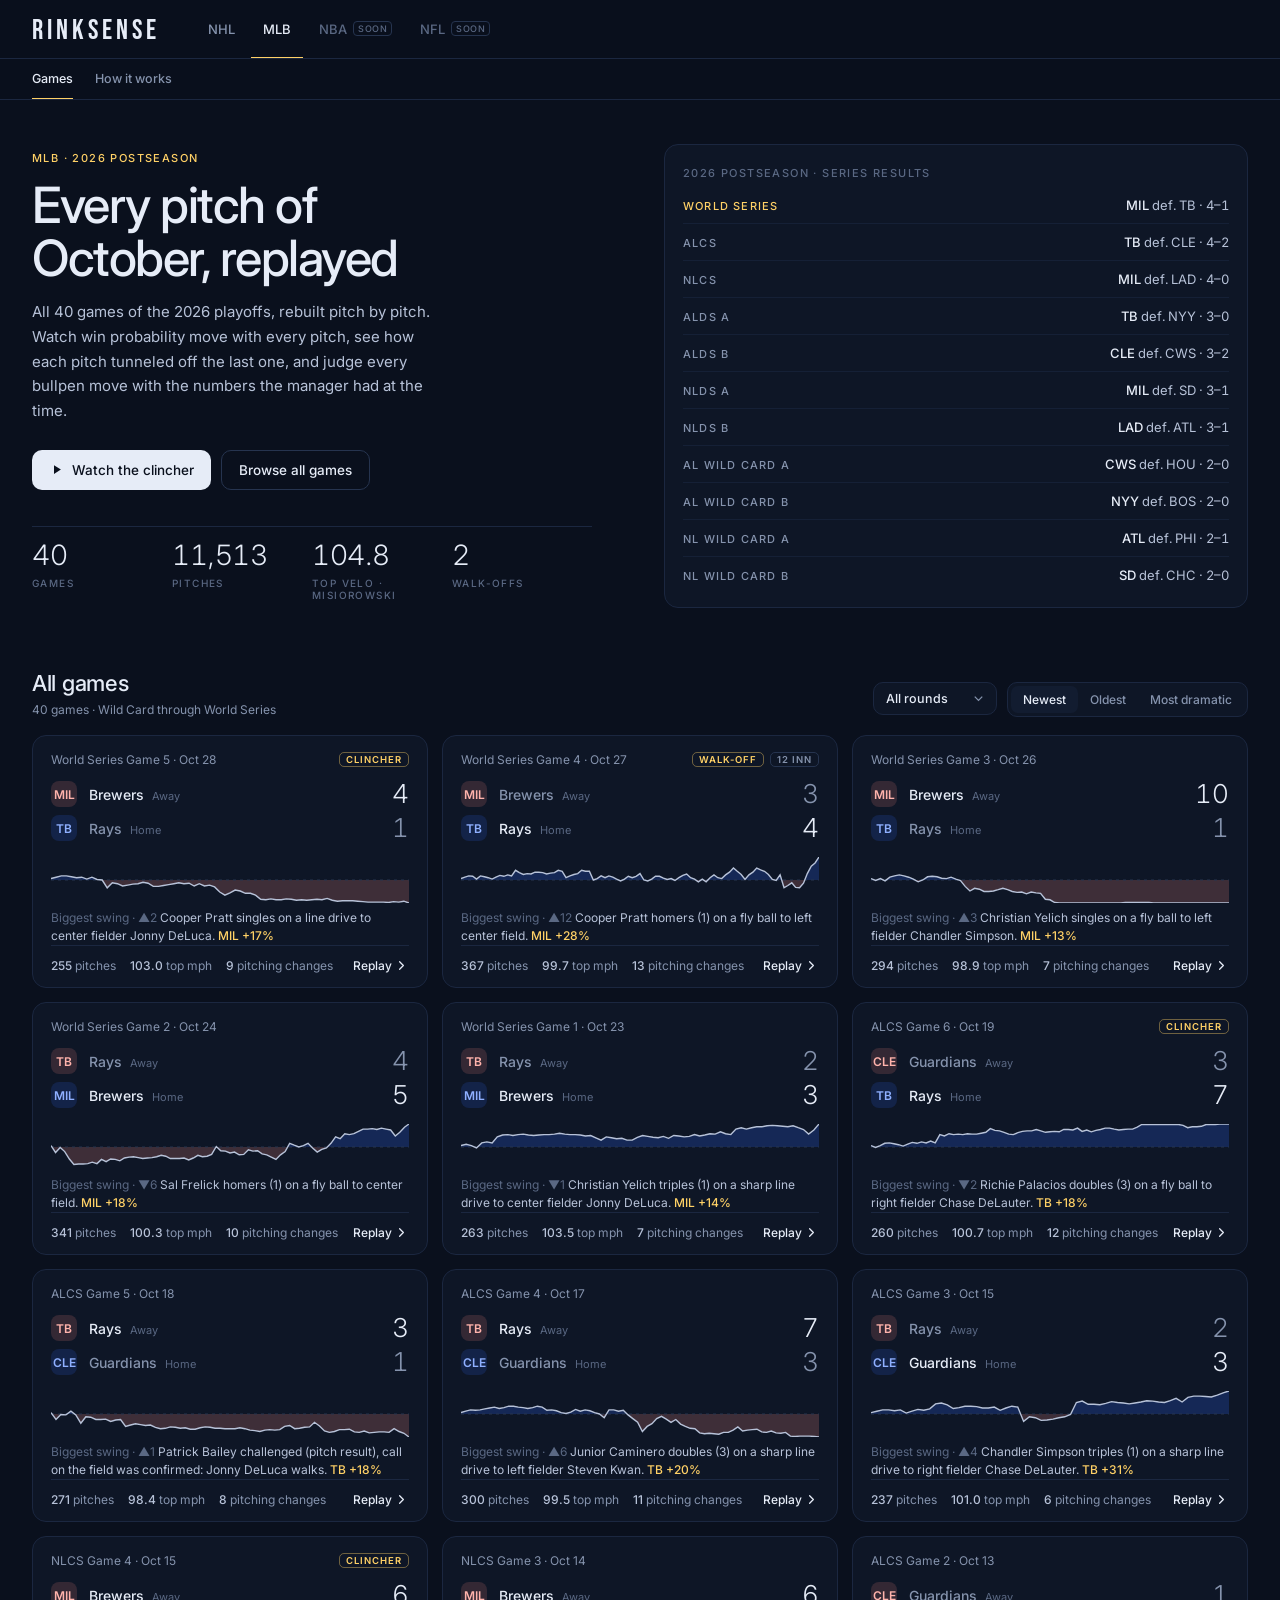
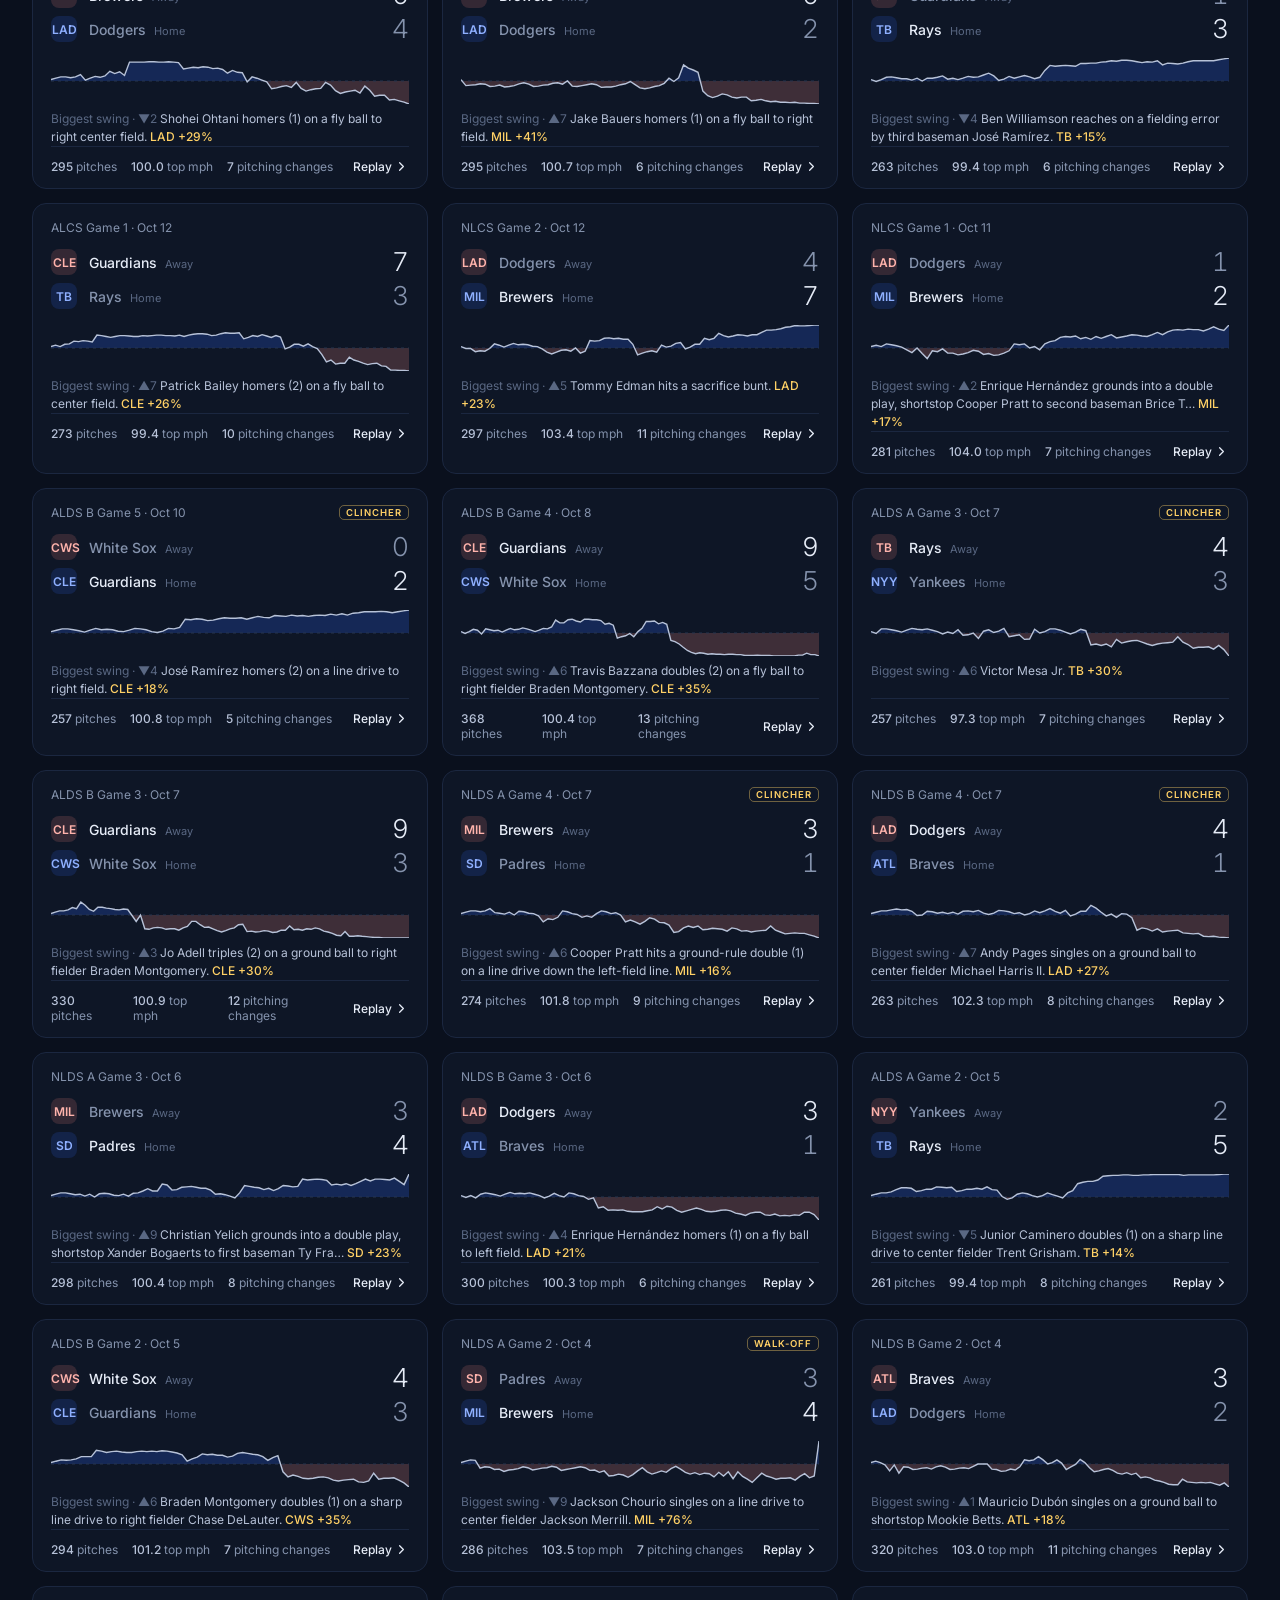
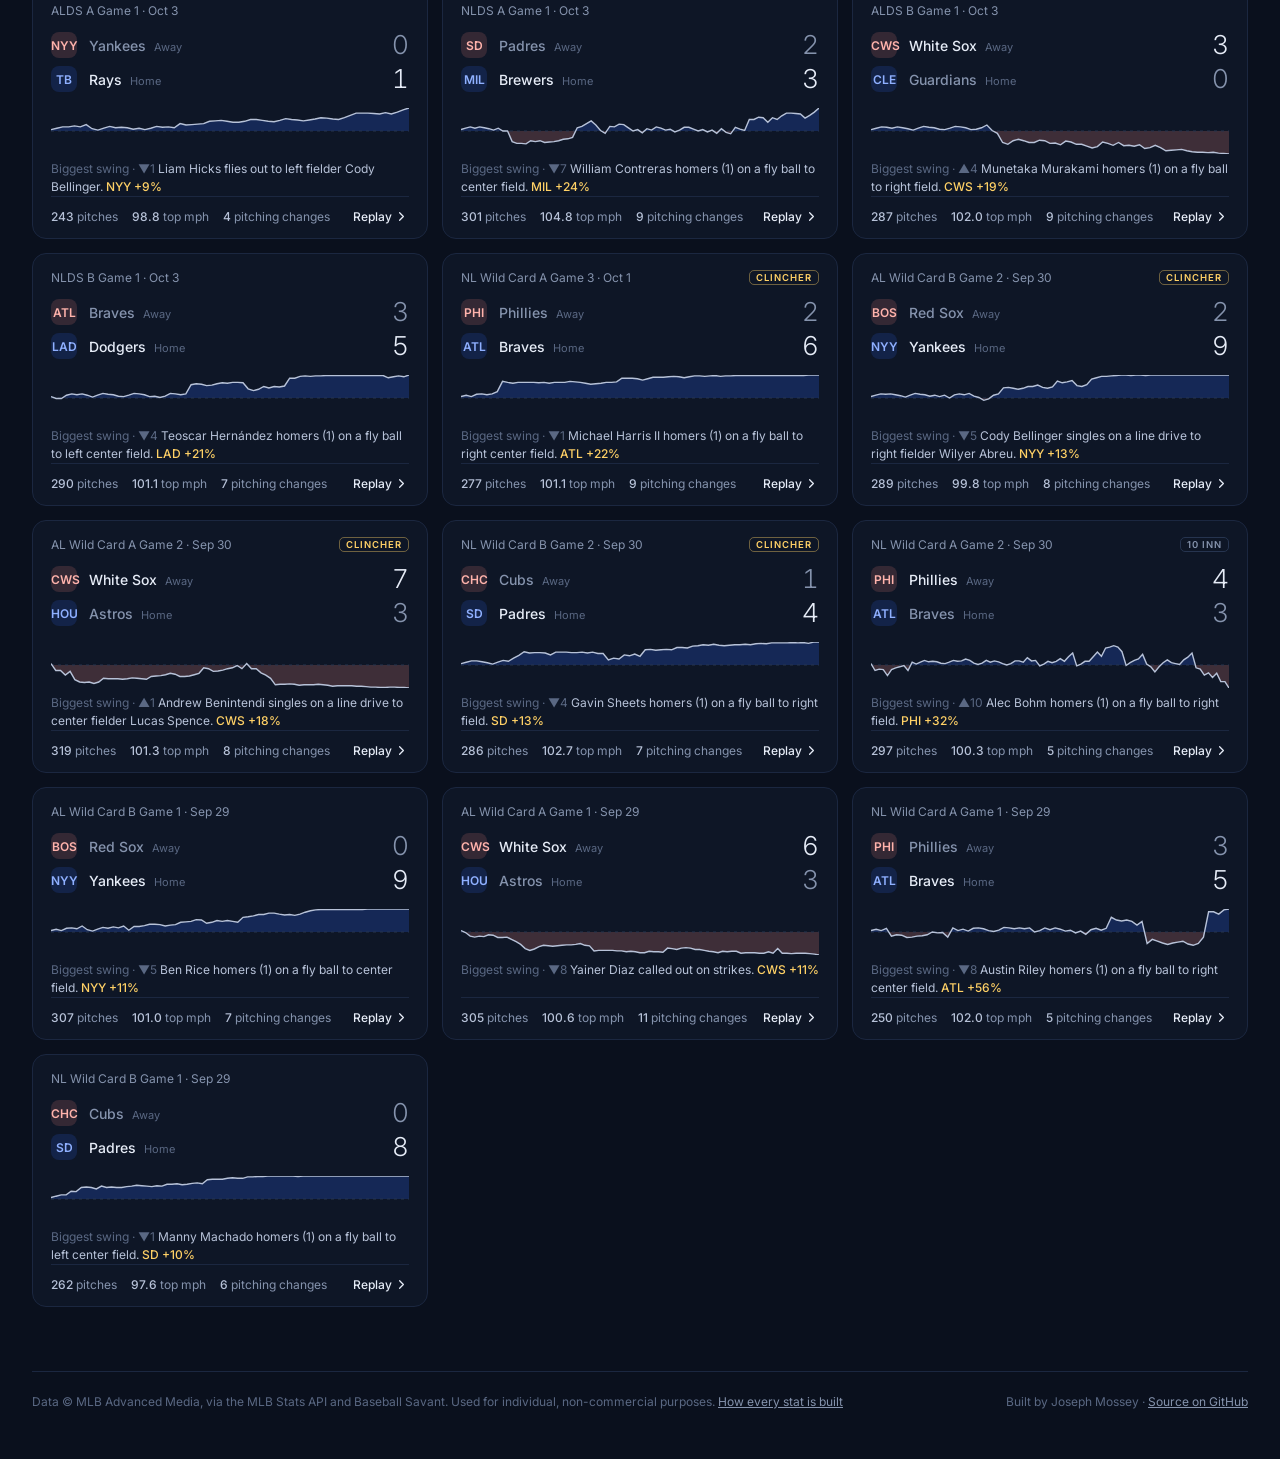
==== mlb/index.html @ 7f27e829 "Add MLB section: 2026 postseason pitch-by-pitch replays" ====
<!doctype html>
<html lang="en">
<head>
<meta charset="utf-8">
<meta name="viewport" content="width=device-width, initial-scale=1">
<title>MLB Replays · RINKSENSE</title>
<meta name="description" content="Every pitch of the 2026 MLB postseason, replayed with live win probability, Stuff+, pitch tunnels, xwOBA and graded bullpen decisions.">
<link rel="preconnect" href="https://fonts.googleapis.com">
<link rel="preconnect" href="https://fonts.gstatic.com" crossorigin>
<link href="https://fonts.googleapis.com/css2?family=Bebas+Neue&family=Inter:wght@300;400;500;600;700&display=swap" rel="stylesheet">
<link rel="stylesheet" href="../styles.css">
<link rel="stylesheet" href="mlb.css">
</head>
<body>
<nav class="sitenav">
  <div class="navin">
    <a class="brand" href="../index.html">RINKSENSE</a>
    <div class="sports">
      <a class="sport" href="../index.html">NHL</a>
      <a class="sport on" href="index.html" aria-current="page">MLB</a>
      <span class="sport soon">NBA<em>Soon</em></span>
      <span class="sport soon">NFL<em>Soon</em></span>
    </div>
  </div>
  <div class="subnav" aria-label="MLB sections"><div class="subin"><a class="subtab on" href="index.html" aria-current="page">Games</a><a class="subtab" href="methods.html">How it works</a></div></div>
</nav>

<main class="wrap hub">
  <section class="hero">
    <div class="herotext">
      <div class="eyebrow">MLB · 2026 Postseason</div>
      <h1 class="herotitle">Every pitch of October, replayed</h1>
      <p class="lede">All 40 games of the 2026 playoffs, rebuilt pitch by pitch. Watch win probability move with every pitch, see how each pitch tunneled off the last one, and judge every bullpen move with the numbers the manager had at the time.</p>
      <div class="cta">
        <a class="btn primary" id="ctaLatest" href="#games">
          <svg viewBox="0 0 24 24" aria-hidden="true"><path d="M8 5v14l11-7z"/></svg>Watch the clincher
        </a>
        <a class="btn ghost" href="#games">Browse all games</a>
      </div>
      <div class="kpis" id="kpis"></div>
    </div>
    <figure class="card serieslist">
      <figcaption><span class="ctitle">2026 Postseason · Series results</span></figcaption>
      <ol id="series"></ol>
    </figure>
  </section>

  <section id="games" class="games">
    <div class="sechead">
      <div>
        <h2>All games</h2>
        <p class="secsub" id="countLine"></p>
      </div>
      <div class="controls">
        <label class="selectwrap">
          <span class="sr">Filter by round</span>
          <select id="roundFilter">
            <option value="">All rounds</option>
            <option>World Series</option><option>LCS</option><option>DS</option><option>Wild Card</option>
          </select>
        </label>
        <div class="segmented" role="group" aria-label="Sort games">
          <button data-sort="new" class="on">Newest</button>
          <button data-sort="old">Oldest</button>
          <button data-sort="drama">Most dramatic</button>
        </div>
      </div>
    </div>
    <div class="gamegrid" id="grid"></div>
  </section>

  <footer class="sitefoot">
    <span>Data © MLB Advanced Media, via the MLB Stats API and Baseball Savant. Used for individual, non-commercial purposes. <a href="methods.html">How every stat is built</a></span>
    <span>Built by Joseph Mossey · <a href="https://github.com/JosephMossey/rinksense" target="_blank" rel="noopener">Source on GitHub</a></span>
  </footer>
</main>

<script src="data/games.js"></script>
<script src="common.js"></script>
<script src="hub.js"></script>
</body>
</html>
---- styles.css ----
/* RINKSENSE · premium analytics theme (shared by index.html and game.html) */
:root {
  --bg: #0a101d;
  --card: #0e1626;
  --card-2: #121c30;
  --line: #1b2740;
  --line-2: #26344f;
  --text: #e6ecf7;
  --soft: #b7c2d8;
  --muted: #8593ad;
  --dim: #5a6883;
  --teamD: #2f6bff;
  --teamA: #ff8a80;
  --gold: #ffd166;
  --radius: 14px;
}
* { box-sizing: border-box; }
html, body { margin: 0; background: var(--bg); color: var(--text); font-family: Inter, system-ui, sans-serif; -webkit-font-smoothing: antialiased; }
button { font-family: inherit; }
a { color: inherit; }
.wrap { max-width: 1320px; margin: 0 auto; padding: 28px 32px 48px; }
.num, .gv, .sc, td, .kv, .ts { font-variant-numeric: tabular-nums; }
.sr { position: absolute; width: 1px; height: 1px; overflow: hidden; clip: rect(0 0 0 0); }

/* labels: small, spaced, quiet */
.ctitle, .gl, .slabel, .eyebrow, .kl, th { font-size: 11px; font-weight: 500; letter-spacing: 1.4px; text-transform: uppercase; color: var(--dim); }

.card { background: var(--card); border: 1px solid var(--line); border-radius: var(--radius); }
.chead { display: flex; justify-content: space-between; align-items: baseline; gap: 12px; padding: 16px 18px 10px; }
.csub { font-size: 11px; color: var(--dim); }

/* ---------- nav ---------- */
.sitenav { position: sticky; top: 0; z-index: 20; background: rgba(10, 16, 29, .82); backdrop-filter: blur(12px); -webkit-backdrop-filter: blur(12px); border-bottom: 1px solid var(--line); }
.navin { max-width: 1320px; margin: 0 auto; padding: 0 32px; height: 58px; display: flex; align-items: center; gap: 36px; }
.brand { font-family: 'Bebas Neue', sans-serif; font-size: 28px; letter-spacing: 4px; text-decoration: none; line-height: 1; padding-top: 3px; }
.sports { display: flex; gap: 4px; height: 100%; }
.sport { display: flex; align-items: center; gap: 6px; padding: 0 12px; font-size: 13px; font-weight: 500; color: var(--muted); text-decoration: none; border-bottom: 1.5px solid transparent; }
.sport.on { color: var(--text); border-bottom-color: var(--gold); }
.sport.soon { color: var(--dim); cursor: default; }
.sport em { font-style: normal; font-size: 9px; font-weight: 500; letter-spacing: .5px; text-transform: uppercase; color: var(--dim); border: 1px solid var(--line-2); border-radius: 4px; padding: 1px 4px; }

/* ---------- game header ---------- */
.ghead { margin-bottom: 22px; }
.back { display: inline-flex; align-items: center; gap: 4px; font-size: 12px; font-weight: 500; color: var(--muted); text-decoration: none; padding: 5px 10px 5px 4px; margin-left: -4px; border-radius: 8px; }
.back:hover { color: var(--text); background: var(--card); }
.back svg { width: 15px; height: 15px; fill: none; stroke: currentColor; stroke-width: 2; stroke-linecap: round; stroke-linejoin: round; }
.ghtop { display: flex; justify-content: space-between; align-items: flex-end; gap: 20px 40px; flex-wrap: wrap; margin-top: 12px; }
.glive { font-size: 11px; font-weight: 500; letter-spacing: 1.6px; text-transform: uppercase; color: var(--muted); display: flex; gap: 6px; align-items: baseline; }
.glive #clock { color: var(--gold); font-size: 13px; letter-spacing: .5px; font-variant-numeric: tabular-nums; }
.glive .sep { color: var(--dim); }
.glive .rem { color: var(--dim); }
.gline { display: flex; align-items: center; gap: 16px; margin-top: 6px; }
.tside { display: flex; align-items: center; gap: 10px; font-size: 17px; font-weight: 500; }
.tdot { width: 9px; height: 9px; border-radius: 50%; display: inline-block; }
.tdot.d { background: var(--teamD); } .tdot.a { background: var(--teamA); }
.sc { font-size: 46px; font-weight: 300; line-height: 1; letter-spacing: -1px; min-width: 28px; text-align: center; }
.gline .dash { color: var(--line-2); font-size: 34px; font-weight: 200; }
.gmeta { display: flex; gap: 10px; align-items: baseline; margin-top: 10px; font-size: 12px; color: var(--dim); }
.gmeta h1 { font-size: 12px; font-weight: 500; color: var(--muted); margin: 0; }
.gstats { display: grid; grid-template-columns: repeat(4, auto); gap: 0; border: 1px solid var(--line); border-radius: 12px; background: var(--card); }
.gstat { padding: 12px 20px; border-left: 1px solid var(--line); min-width: 120px; }
.gstat:first-child { border-left: none; }
.gv { font-size: 19px; font-weight: 400; margin-top: 6px; display: flex; gap: 6px; align-items: baseline; }
.gv .dash { color: var(--dim); font-weight: 300; }
.pbar { display: flex; height: 3px; border-radius: 2px; overflow: hidden; margin-top: 8px; gap: 2px; background: transparent; }
.pbar i { display: block; height: 100%; transition: width .4s ease; }
.pbar .pa { background: var(--teamA); width: 50%; } .pbar .ph { background: var(--teamD); width: 50%; }

/* ---------- replay layout ---------- */
.grid { display: grid; grid-template-columns: minmax(0, 1fr) 340px; gap: 18px; align-items: start; }
.left, .right { display: flex; flex-direction: column; gap: 16px; min-width: 0; }
.stage { padding: 18px 18px 0; }
.rinkbox { position: relative; }
#rink { display: block; width: 100%; height: auto; }
.legend { display: flex; flex-wrap: wrap; gap: 8px 18px; padding: 12px 4px 14px; font-size: 11.5px; color: var(--muted); border-bottom: 1px solid var(--line); }
.legend span { display: flex; align-items: center; gap: 7px; }
.legend b, .mlegend b { font-weight: 400; }
.dot { width: 10px; height: 10px; border-radius: 50%; display: inline-block; flex: none; }
.dot.d { background: var(--teamD); } .dot.a { background: var(--teamA); }
.dot.ring { background: var(--teamD); box-shadow: 0 0 0 2px var(--card), 0 0 0 3.5px var(--gold); width: 9px; height: 9px; margin: 0 1px; }
.dot.ghost { background: var(--teamD); opacity: .38; }
.puckdot { width: 8px; height: 8px; border-radius: 50%; background: #000; border: 2px solid #fff; display: inline-block; margin: 0 1px; }

.goalBanner {
  position: absolute; top: 8%; left: 50%; transform: translateX(-50%) translateY(-6px);
  display: flex; align-items: center; gap: 14px; padding: 9px 16px;
  background: rgba(9, 14, 26, .86); border: 1px solid rgba(255, 209, 102, .75); border-radius: 10px;
  pointer-events: none; opacity: 0; transition: opacity .25s, transform .25s; white-space: nowrap;
}
.goalBanner.show { opacity: 1; transform: translateX(-50%) translateY(0); }
.gword { font-family: 'Bebas Neue', sans-serif; font-size: 34px; color: var(--gold); letter-spacing: 2px; line-height: 1; }
.gwho { font-weight: 600; font-size: 13px; }
.gwhat { font-size: 11.5px; color: var(--muted); margin-top: 2px; }
.loading { position: absolute; inset: 0; display: flex; align-items: center; justify-content: center; color: var(--muted); font-size: 13px; pointer-events: none; }
.loading.hide { display: none; }
.loading a { color: var(--gold); pointer-events: auto; }
.covnote { position: absolute; left: 50%; bottom: 7%; transform: translateX(-50%); display: none; font-size: 11px; color: var(--soft); background: rgba(9, 14, 26, .85); border: 1px solid var(--line-2); border-radius: 8px; padding: 5px 10px; pointer-events: none; white-space: nowrap; }
.covnote.show { display: block; }
.camnote { position: absolute; top: 7%; left: 5.5%; font-size: 10px; font-weight: 500; letter-spacing: 1.2px; text-transform: uppercase; color: var(--muted); background: rgba(9, 14, 26, .85); border: 1px solid var(--line-2); border-radius: 6px; padding: 4px 8px; opacity: 0; transition: opacity .3s; pointer-events: none; }
.camnote.show { opacity: 1; }

.playback { padding: 14px 4px 16px; }
.prow { display: flex; align-items: center; gap: 12px; }
.playbtn, .stopbtn { flex: none; border: none; cursor: pointer; display: grid; place-items: center; border-radius: 50%; }
.playbtn { width: 40px; height: 40px; background: var(--text); transition: transform .15s; }
.playbtn:hover { transform: scale(1.05); }
.playbtn svg { width: 18px; height: 18px; fill: var(--bg); }
.stopbtn { width: 32px; height: 32px; background: transparent; border: 1px solid var(--line-2); }
.stopbtn svg { width: 12px; height: 12px; fill: var(--muted); }
.stopbtn:hover svg { fill: var(--text); }
.scrub { position: relative; flex: 1; height: 26px; cursor: pointer; touch-action: none; }
.track { position: absolute; left: 0; right: 0; top: 11px; height: 4px; border-radius: 2px; background: var(--line-2); overflow: hidden; }
.fill { height: 100%; width: 0; background: var(--teamD); }
.ticks { position: absolute; inset: 0; pointer-events: none; }
.tick { position: absolute; top: 5px; width: 2px; height: 16px; margin-left: -1px; background: var(--gold); border-radius: 1px; }
.knob { position: absolute; top: 6px; width: 14px; height: 14px; margin-left: -7px; border-radius: 50%; background: #fff; box-shadow: 0 1px 4px rgba(0,0,0,.5); pointer-events: none; }
.left-time { font-size: 12px; color: var(--muted); min-width: 70px; text-align: right; font-variant-numeric: tabular-nums; }
.prow2 { display: flex; justify-content: space-between; align-items: center; margin-top: 12px; gap: 12px; flex-wrap: wrap; }
.seg { display: flex; align-items: center; gap: 4px; }
.slabel { margin-right: 8px; }
.pill { background: transparent; color: var(--muted); border: 1px solid transparent; border-radius: 8px; padding: 6px 11px; font-size: 12px; font-weight: 500; cursor: pointer; }
.pill:hover { color: var(--text); background: var(--card-2); }
.pill.on { background: var(--card-2); border-color: var(--line-2); color: var(--text); }

/* momentum */
.momentum { padding-bottom: 14px; }
#momentum { display: block; width: calc(100% - 36px); height: 92px; margin: 2px 18px 0; }
.mlegend { display: flex; gap: 14px; padding: 10px 18px 0; font-size: 11px; color: var(--muted); align-items: center; }
.mlegend span { display: flex; align-items: center; gap: 6px; }
.mlegend .dot { width: 8px; height: 8px; border-radius: 2px; }
.mper { margin-left: auto; color: var(--dim); letter-spacing: 1px; }

/* stats */
.stats { padding-bottom: 12px; }
.tabs { display: grid; grid-template-columns: 1fr 1fr; gap: 2px; margin: 0 18px 8px; padding: 3px; background: var(--bg); border: 1px solid var(--line); border-radius: 10px; }
.tab { display: flex; align-items: center; justify-content: center; gap: 8px; white-space: nowrap; background: transparent; border: none; border-radius: 7px; padding: 7px 10px; color: var(--muted); font-size: 12px; font-weight: 500; cursor: pointer; }
.tab:hover { color: var(--text); }
.tab.on { background: var(--card-2); color: var(--text); }
.tab .dot { width: 8px; height: 8px; }
.tablebox { max-height: 320px; overflow-y: auto; margin: 0 10px; scrollbar-width: thin; scrollbar-color: var(--line-2) transparent; }
table { width: 100%; border-collapse: collapse; font-size: 12px; }
th { position: sticky; top: 0; background: var(--card); font-size: 10px; padding: 6px 8px; text-align: center; z-index: 1; }
th:first-child, td:first-child { text-align: left; }
td { padding: 6px 8px; text-align: center; color: var(--soft); border-top: 1px solid #152036; }
td:first-child { font-weight: 600; color: var(--text); }
tr.thead td { border-top: none; padding-top: 10px; font-size: 11px; }
tr.thead td:first-child { font-weight: 500; letter-spacing: 1.4px; }
tr.thead .tot { text-align: right; color: var(--muted); font-weight: 400; font-size: 11px; }
tr.thead i { display: inline-block; width: 8px; height: 8px; border-radius: 50%; margin-right: 8px; }
td.hl { color: var(--gold); font-weight: 600; }
.foot { font-size: 10.5px; color: var(--dim); line-height: 1.55; margin: 10px 18px 0; }

/* play-by-play */
.pbp ul { list-style: none; margin: 0; padding: 0 18px 10px; max-height: 300px; overflow-y: auto; scrollbar-width: thin; scrollbar-color: var(--line-2) transparent; }
.pbp li { display: flex; align-items: center; gap: 12px; padding: 8px 0; border-top: 1px solid #152036; font-size: 12px; color: var(--soft); }
.pbp li:first-child { border-top: none; }
.pbp .t { color: var(--dim); width: 38px; flex: none; font-variant-numeric: tabular-nums; }
.pbp .b { width: 6px; height: 6px; border-radius: 50%; flex: none; }
.pbp li.goal .what { color: var(--gold); font-weight: 600; }
.pbp .empty { color: var(--dim); font-size: 10.5px; letter-spacing: 1.4px; }

/* ---------- NHL hub ---------- */
.hub { padding-top: 44px; }
.hero { display: grid; grid-template-columns: minmax(0, 1fr) minmax(0, 1fr); gap: 48px; align-items: center; margin-bottom: 64px; }
.eyebrow { color: var(--gold); }
.herotitle { font-size: 50px; font-weight: 500; line-height: 1.05; letter-spacing: -1.5px; margin: 14px 0 16px; max-width: 13ch; }
.lede { font-size: 15px; line-height: 1.65; color: var(--soft); max-width: 46ch; margin: 0 0 26px; }
.cta { display: flex; gap: 10px; flex-wrap: wrap; }
.btn { display: inline-flex; align-items: center; gap: 8px; padding: 11px 17px; border-radius: 10px; font-size: 13.5px; font-weight: 500; text-decoration: none; transition: background .15s, border-color .15s; }
.btn svg { width: 15px; height: 15px; fill: currentColor; }
.btn.primary { background: var(--text); color: var(--bg); }
.btn.primary:hover { background: #fff; }
.btn.ghost { border: 1px solid var(--line-2); color: var(--text); }
.btn.ghost:hover { background: var(--card); }
.kpis { display: grid; grid-template-columns: repeat(4, minmax(0, 1fr)); margin-top: 36px; max-width: 560px; border-top: 1px solid var(--line); }
.kpi { padding: 14px 14px 0 0; }
.kv { font-size: 28px; font-weight: 300; line-height: 1; letter-spacing: -.5px; }
.kl { margin-top: 8px; font-size: 10px; }

.goalmap { margin: 0; padding: 16px 18px 14px; }
.goalmap figcaption { display: flex; justify-content: space-between; align-items: baseline; gap: 12px; flex-wrap: wrap; margin-bottom: 8px; }
#goalSvg { display: block; width: 100%; height: auto; max-height: 380px; }
.gdot circle { fill: var(--gold); stroke: var(--card); stroke-width: 1.5; opacity: .85; transition: r .15s, opacity .15s; cursor: pointer; }
.gdot:hover circle, .gdot:focus circle { r: 9; opacity: 1; }
.maplegend { display: flex; justify-content: space-between; font-size: 11px; color: var(--dim); margin-top: 6px; }
.maplegend span { display: flex; align-items: center; gap: 6px; }
.mdot { width: 8px; height: 8px; border-radius: 50%; background: var(--gold); display: inline-block; }

.sechead { display: flex; justify-content: space-between; align-items: flex-end; gap: 16px; flex-wrap: wrap; margin-bottom: 18px; }
.sechead h2 { font-size: 22px; font-weight: 500; letter-spacing: -.3px; margin: 0; line-height: 1; }
.secsub { margin: 8px 0 0; font-size: 12px; color: var(--muted); }
.controls { display: flex; gap: 10px; flex-wrap: wrap; }
.selectwrap select { appearance: none; -webkit-appearance: none; background: var(--card) url("data:image/svg+xml,%3Csvg xmlns='http://www.w3.org/2000/svg' viewBox='0 0 24 24'%3E%3Cpath d='M6 9l6 6 6-6' fill='none' stroke='%238593ad' stroke-width='2'/%3E%3C/svg%3E") no-repeat right 10px center / 15px; color: var(--text); border: 1px solid var(--line); border-radius: 10px; padding: 8px 34px 8px 12px; font: 500 12.5px Inter, sans-serif; cursor: pointer; }
.segmented { display: flex; padding: 3px; background: var(--card); border: 1px solid var(--line); border-radius: 10px; }
.segmented button { background: none; border: none; color: var(--muted); font-size: 12px; font-weight: 500; padding: 6px 12px; border-radius: 7px; cursor: pointer; }
.segmented button:hover { color: var(--text); }
.segmented button.on { background: var(--card-2); color: var(--text); }

.gamegrid { display: grid; grid-template-columns: repeat(auto-fill, minmax(300px, 1fr)); gap: 14px; }
.gcard { display: block; background: var(--card); border: 1px solid var(--line); border-radius: var(--radius); padding: 16px 18px 14px; text-decoration: none; transition: border-color .18s, background .18s; }
.gcard:hover, .gcard:focus-visible { border-color: var(--line-2); background: var(--card-2); outline: none; }
.gtop { display: flex; justify-content: space-between; align-items: center; margin-bottom: 10px; }
.gdate { font-size: 12px; color: var(--muted); }
.gstatus { font-size: 10px; font-weight: 500; letter-spacing: 1.2px; text-transform: uppercase; color: var(--dim); }
.gstatus.ot { color: var(--gold); }
.trow { display: flex; align-items: center; gap: 12px; padding: 4px 0; }
.tbadge { width: 26px; height: 26px; border-radius: 8px; display: grid; place-items: center; font-size: 12px; font-weight: 600; flex: none; }
.tbadge.h { background: rgba(47, 107, 255, .16); color: #8fb0ff; }
.tbadge.a { background: rgba(255, 138, 128, .16); color: #ffb3ac; }
.tn { flex: 1; font-size: 14px; font-weight: 500; display: flex; align-items: baseline; gap: 8px; }
.tn small { font-size: 11px; font-weight: 400; color: var(--dim); }
.ts { font-size: 26px; font-weight: 300; line-height: 1; }
.trow.lose .tn, .trow.lose .ts { color: var(--muted); }
.timeline { display: flex; gap: 3px; margin: 14px 0 12px; }
.tseg { min-width: 0; }
.segbar { position: relative; height: 4px; background: var(--line); border-radius: 2px; }
.tseg.ot .segbar { background: rgba(255, 209, 102, .16); }
.tseg span { display: block; font-size: 9px; font-weight: 500; letter-spacing: 1px; color: var(--dim); margin-top: 6px; }
.tg { position: absolute; top: -3px; width: 10px; height: 10px; margin-left: -5px; border-radius: 50%; border: 2px solid var(--card); }
.gcard:hover .tg { border-color: var(--card-2); }
.tg.h { background: var(--teamD); } .tg.a { background: var(--teamA); }
.nogap { position: absolute; left: 0; top: 0; bottom: 0; border-radius: 2px 0 0 2px; background: repeating-linear-gradient(135deg, var(--bg) 0 3px, var(--line-2) 3px 5px); }
.gfoot { display: flex; align-items: center; gap: 14px; padding-top: 12px; border-top: 1px solid var(--line); font-size: 12px; color: var(--muted); }
.gfoot .gstat { padding: 0; border: none; min-width: 0; }
.gfoot .gstat b { color: var(--soft); font-weight: 500; }
.watch { margin-left: auto; display: flex; align-items: center; gap: 2px; font-weight: 500; color: var(--text); }
.watch svg { width: 15px; height: 15px; fill: none; stroke: currentColor; stroke-width: 2; stroke-linecap: round; stroke-linejoin: round; transition: transform .18s; }
.gcard:hover .watch { color: var(--gold); }
.gcard:hover .watch svg { transform: translateX(3px); }
.empty { color: var(--dim); font-size: 13px; }

.sitefoot { display: flex; justify-content: space-between; gap: 8px 24px; flex-wrap: wrap; margin-top: 64px; padding-top: 20px; border-top: 1px solid var(--line); font-size: 12px; color: var(--dim); line-height: 1.6; }
.sitefoot a { color: var(--muted); }
.sitefoot a:hover { color: var(--text); }

/* ---------- responsive ---------- */
@media (max-width: 1100px) {
  .grid { grid-template-columns: minmax(0, 1fr); }
  .right { display: grid; grid-template-columns: repeat(auto-fit, minmax(300px, 1fr)); }
}
@media (max-width: 960px) {
  .hero { grid-template-columns: minmax(0, 1fr); gap: 32px; }
  .ghtop { align-items: flex-start; }
}
@media (max-width: 760px) {
  .navin { padding: 0 16px; gap: 14px; }
  .sport em { display: none; }
  .sport { padding: 0 8px; }
  .gstats { grid-template-columns: repeat(2, minmax(0, 1fr)); width: 100%; }
  .gstat { min-width: 0; padding: 10px 14px; }
  .gstat:nth-child(3) { border-left: none; }
  .gstat:nth-child(n+3) { border-top: 1px solid var(--line); }
}
@media (max-width: 600px) {
  .wrap { padding: 18px 16px 32px; }
  .brand { font-size: 24px; letter-spacing: 3px; }
  .hub { padding-top: 24px; }
  .herotitle { font-size: 36px; }
  .kpis { grid-template-columns: repeat(2, minmax(0, 1fr)); }
  .gamegrid { grid-template-columns: minmax(0, 1fr); }
  .controls { width: 100%; }
  .selectwrap, .selectwrap select { flex: 1; width: 100%; }
  .sc { font-size: 38px; }
  .tside { font-size: 14px; gap: 6px; }
  .gline { gap: 10px; }
  .stage { padding: 10px 10px 0; }
  .gword { font-size: 24px; }
  .goalBanner { padding: 6px 10px; gap: 10px; }
  .legend { gap: 6px 12px; }
  .right { display: flex; }
}

/* xG + time with puck */
.psub { font-size: 10.5px; color: var(--dim); margin-top: 6px; font-variant-numeric: tabular-nums; }
.gstats { grid-template-columns: repeat(5, auto); }
td.xg { color: #c9b6ff; }
td.twp { color: var(--soft); }
.grid { grid-template-columns: minmax(0, 1fr) 390px; }
.foot + .foot { margin-top: 6px; }
@media (max-width: 1100px) { .grid { grid-template-columns: minmax(0, 1fr); } }
@media (max-width: 760px) { .gstats { grid-template-columns: repeat(2, minmax(0, 1fr)); } .gstat:nth-child(odd) { border-left: none; } .gstat:nth-child(even) { border-left: 1px solid var(--line); } .gstat:nth-child(n+3) { border-top: 1px solid var(--line); } }

/* power play */
.ppbadge { display: none; align-items: center; gap: 10px; margin-top: 10px; padding: 5px 10px; border: 1px solid rgba(255, 209, 102, .5); background: rgba(255, 209, 102, .07); border-radius: 8px; width: max-content; }
.ppbadge.show { display: inline-flex; }
.ppw { font-family: 'Bebas Neue', sans-serif; font-size: 19px; color: var(--gold); letter-spacing: 1px; line-height: 1; padding-top: 2px; }
.ppteam { font-size: 12px; font-weight: 600; }
.ppstr { font-size: 11px; color: var(--muted); }
.ppt { font-size: 15px; font-weight: 500; color: var(--gold); font-variant-numeric: tabular-nums; min-width: 34px; }
.ppbar { width: 70px; height: 3px; border-radius: 2px; background: var(--line-2); overflow: hidden; }
.ppbar i { display: block; height: 100%; background: var(--gold); transition: width 1s linear; }
#ppTint { opacity: 0; transition: opacity .4s; }
#ppTint.show { opacity: 1; }
.ppnote { position: absolute; top: 7%; right: 5.5%; font-size: 11px; color: var(--soft); background: rgba(9, 14, 26, .86); border: 1px solid var(--line-2); border-radius: 8px; padding: 4px 10px; opacity: 0; transition: opacity .3s; pointer-events: none; white-space: nowrap; }
.ppnote b { color: var(--gold); font-weight: 600; letter-spacing: 1px; text-transform: uppercase; font-size: 10px; margin-right: 4px; }
.ppnote.show { opacity: 1; }
.pptag { margin-left: auto; flex: none; font-size: 9.5px; font-weight: 600; letter-spacing: 1px; text-transform: uppercase; color: var(--gold); border: 1px solid rgba(255, 209, 102, .4); border-radius: 5px; padding: 1px 6px; }
.pbp li.ppend { color: var(--muted); }
@media (max-width: 600px) { .ppnote { display: none; } .ppbar { width: 44px; } }

/* report link, moment links, movement view, live win probability */
.replink { display: inline-flex; align-items: center; gap: 2px; margin-left: 6px; font-size: 12px; font-weight: 500; color: var(--gold); text-decoration: none; }
.replink svg { width: 14px; height: 14px; fill: none; stroke: currentColor; stroke-width: 2; stroke-linecap: round; stroke-linejoin: round; }
.replink:hover { text-decoration: underline; }
.linkbtn { flex: none; width: 32px; height: 32px; display: grid; place-items: center; border-radius: 50%; background: transparent; border: 1px solid var(--line-2); cursor: pointer; }
.linkbtn svg { width: 15px; height: 15px; fill: none; stroke: var(--muted); stroke-width: 2; stroke-linecap: round; }
.linkbtn:hover svg { stroke: var(--gold); }
.toast { position: absolute; left: 50%; bottom: 16%; transform: translateX(-50%) translateY(6px); max-width: 92%; overflow: hidden; text-overflow: ellipsis; white-space: nowrap; font-size: 12px; color: var(--text); background: rgba(9, 14, 26, .92); border: 1px solid var(--gold); border-radius: 8px; padding: 6px 12px; opacity: 0; transition: opacity .2s, transform .2s; pointer-events: none; z-index: 3; }
.toast.show { opacity: 1; transform: translateX(-50%) translateY(0); }
.viewtabs { display: flex; gap: 14px; margin: -4px 18px 8px; border-bottom: 1px solid var(--line); }
.vtab { background: none; border: none; border-bottom: 1.5px solid transparent; padding: 4px 0 7px; margin-bottom: -1px; color: var(--muted); font-size: 12px; font-weight: 500; cursor: pointer; }
.vtab:hover { color: var(--text); }
.vtab.on { color: var(--text); border-bottom-color: var(--gold); }
td.mvempty { text-align: left; color: var(--dim); font-weight: 400; padding: 12px 8px; white-space: normal; }
.wpmini { padding-bottom: 14px; }
#wpMini { display: block; width: calc(100% - 36px); height: 74px; margin: 0 18px; }
#wpNowTxt a { color: var(--dim); }
#wpNowTxt b { font-weight: 600; }

/* game card: whole card opens the replay; the report link sits above that */
.gcard { position: relative; }
.gcard .cover { position: absolute; inset: 0; border-radius: inherit; z-index: 1; }
.gcard .cover:focus-visible { outline: 1px solid var(--gold); outline-offset: 2px; }
.gcard:has(.cover:hover) { border-color: var(--line-2); background: var(--card-2); }
.gcard:has(.cover:hover) .watch { color: var(--gold); }
.gcard:has(.cover:hover) .watch svg { transform: translateX(3px); }
.gacts { display: flex; align-items: center; justify-content: space-between; gap: 10px; margin-top: 10px; }
.gacts .rep { position: relative; z-index: 2; font-size: 12px; font-weight: 500; color: var(--muted); text-decoration: none; border: 1px solid var(--line-2); border-radius: 8px; padding: 5px 10px; }
.gacts .rep:hover { color: var(--gold); border-color: var(--gold); }
.gacts .watch { margin-left: 0; }
.gfoot .gstat + .gstat { margin-left: 0; }
.sitefoot .mlinkfoot { color: var(--muted); }

/* NHL section tabs (Games / Players / How it works), part of the sticky nav */
.subnav { border-top: 1px solid var(--line); }
.subin { max-width: 1320px; margin: 0 auto; padding: 0 32px; height: 40px; display: flex; gap: 22px; overflow-x: auto; scrollbar-width: none; }
.subtab { display: flex; align-items: center; font-size: 12.5px; font-weight: 500; color: var(--muted); text-decoration: none; border-bottom: 1.5px solid transparent; white-space: nowrap; }
.subtab:hover { color: var(--text); }
.subtab.on { color: var(--text); border-bottom-color: var(--gold); }
@media (max-width: 760px) { .subin { padding: 0 16px; gap: 18px; } }
---- mlb/mlb.css ----
/* RINKSENSE MLB pages. Builds on ../styles.css tokens; everything MLB-specific lives here. */
:root {
  --ff: #ff5d73; --si: #ff9f43; --fc: #c98b5a;
  --sl: #3fd0c3; --st: #6ee7b7; --cu: #9b87ff; --ch: #7bd389; --fs: #b6e35a; --kn: #8593ad;
}

/* ---------- hub ---------- */
.serieslist { margin: 0; padding: 16px 18px 14px; }
.serieslist ol { list-style: none; margin: 6px 0 0; padding: 0; }
.serieslist li { display: grid; grid-template-columns: minmax(0, 1fr) auto; gap: 4px 12px; align-items: baseline; padding: 10px 0; border-top: 1px solid #152036; font-size: 13px; }
.serieslist li:first-child { border-top: none; }
.serieslist .sname { color: var(--muted); font-size: 11px; letter-spacing: 1.2px; text-transform: uppercase; font-weight: 500; }
.serieslist .sres { font-variant-numeric: tabular-nums; color: var(--soft); text-align: right; }
.serieslist .sres b { color: var(--text); font-weight: 500; }
.serieslist li.ws .sname { color: var(--gold); }

.gcard .spark { display: block; width: 100%; height: 46px; margin: 12px 0 6px; }
.gcard .swing { font-size: 12px; color: var(--soft); line-height: 1.5; min-height: 36px; }
.gcard .swing b { color: var(--gold); font-weight: 500; }
.gcard .swing span { color: var(--dim); }
.gtags { display: flex; gap: 6px; }
.gtag { font-size: 9.5px; font-weight: 600; letter-spacing: 1px; text-transform: uppercase; color: var(--gold); border: 1px solid rgba(255, 209, 102, .4); border-radius: 5px; padding: 1px 6px; }
.gtag.dim { color: var(--muted); border-color: var(--line-2); }

/* ---------- game view: scoreboard ---------- */
.mlbhead .gline { gap: 14px; }
.bsoboard { display: flex; align-items: center; gap: 18px; margin-top: 12px; flex-wrap: wrap; }
.bases { width: 54px; height: 40px; display: block; }
.bases rect { fill: none; stroke: var(--dim); stroke-width: 1.4; transition: fill .2s, stroke .2s; }
.bases rect.on { fill: var(--gold); stroke: var(--gold); }
.cntbox { display: flex; gap: 16px; }
.cntbox .gl { display: block; margin-bottom: 4px; }
.cnt { font-size: 22px; font-weight: 300; font-variant-numeric: tabular-nums; line-height: 1; }
.outs { display: flex; gap: 5px; padding-top: 5px; }
.outs i { width: 10px; height: 10px; border-radius: 50%; border: 1.4px solid var(--dim); }
.outs i.on { background: var(--gold); border-color: var(--gold); }
.inn { color: var(--gold); }

.linescore { border: 1px solid var(--line); border-radius: 12px; background: var(--card); overflow-x: auto; scrollbar-width: thin; max-width: 100%; }
.linescore table { font-size: 12px; min-width: 100%; }
.linescore th { background: transparent; position: static; padding: 8px 7px 4px; }
.linescore td { padding: 5px 7px; border-top: 1px solid #152036; text-align: center; min-width: 22px; }
.linescore td:first-child { font-weight: 600; padding-left: 12px; white-space: nowrap; }
.linescore .tot { color: var(--text); font-weight: 500; }
.linescore td.cur { color: var(--gold); }
.linescore th.sep, .linescore td.sep { border-left: 1px solid var(--line); }

/* ---------- game view: stage ---------- */
.mgrid { display: grid; grid-template-columns: minmax(0, 1fr) 390px; gap: 18px; align-items: start; }
.stagecols { display: grid; grid-template-columns: minmax(0, 1.05fr) minmax(0, 1fr); gap: 0; }
.zonebox { padding: 14px 18px 12px; border-right: 1px solid var(--line); position: relative; }
#zone { display: block; width: 100%; max-width: 360px; height: auto; margin: 0 auto; }
#zone text { font-family: Inter, sans-serif; }
.matchup { padding: 0 2px 8px; font-size: 12.5px; color: var(--soft); display: flex; justify-content: space-between; gap: 10px; flex-wrap: wrap; }
.matchup b { color: var(--text); font-weight: 500; }
.matchup span { color: var(--dim); }
.ptlegend { display: flex; flex-wrap: wrap; gap: 6px 12px; font-size: 11px; color: var(--muted); justify-content: center; margin-top: 6px; }
.ptlegend span { display: flex; align-items: center; gap: 5px; }
.ptlegend i { width: 8px; height: 8px; border-radius: 50%; display: inline-block; }

.pitchcard { padding: 14px 18px 12px; display: flex; flex-direction: column; gap: 12px; min-width: 0; }
.pchead { display: flex; justify-content: space-between; align-items: baseline; gap: 10px; }
.ptname { font-size: 15px; font-weight: 500; display: flex; align-items: center; gap: 8px; }
.ptname i { width: 10px; height: 10px; border-radius: 50%; display: inline-block; }
.pcall { font-size: 12px; color: var(--muted); text-align: right; }
.pcall.strike { color: var(--text); }
.pcall.hl { color: var(--gold); }
.pgrid { display: grid; grid-template-columns: 1fr 1fr; gap: 12px 14px; }
.pv { font-size: 26px; font-weight: 300; line-height: 1.05; font-variant-numeric: tabular-nums; margin-top: 4px; }
.pv small { font-size: 11px; color: var(--dim); margin-left: 3px; }
.psub2 { font-size: 11px; color: var(--dim); margin-top: 3px; font-variant-numeric: tabular-nums; }
.psub2 .up { color: #7bd389; } .psub2 .down { color: var(--teamA); }
.tunnel { border-top: 1px solid var(--line); padding-top: 10px; }
.tbar { position: relative; height: 22px; margin-top: 8px; }
.tbar .ln { position: absolute; left: 0; right: 0; top: 10px; height: 2px; background: var(--line-2); border-radius: 1px; }
.tbar .mk { position: absolute; top: 5px; width: 12px; height: 12px; margin-left: -6px; border-radius: 50%; border: 2px solid var(--card); }
.tbar .mk.dec { background: var(--gold); } .tbar .mk.pl { background: var(--soft); }
.tlabels { display: flex; justify-content: space-between; font-size: 11px; color: var(--muted); font-variant-numeric: tabular-nums; }
.tlabels b { color: var(--text); font-weight: 500; }
.pnote { font-size: 12px; color: var(--soft); line-height: 1.5; }
.pnote.dimmed { color: var(--dim); }

.resbanner {
  position: absolute; top: 14px; left: 50%; transform: translateX(-50%) translateY(-6px);
  display: flex; align-items: center; gap: 12px; padding: 7px 14px;
  background: rgba(9, 14, 26, .9); border: 1px solid rgba(255, 209, 102, .75); border-radius: 10px;
  pointer-events: none; opacity: 0; transition: opacity .25s, transform .25s; white-space: nowrap; z-index: 2;
}
.resbanner.show { opacity: 1; transform: translateX(-50%) translateY(0); }
.resbanner .gword { font-size: 28px; }

.prevnext { display: flex; gap: 4px; }
.iconbtn { width: 32px; height: 32px; display: grid; place-items: center; border-radius: 50%; background: transparent; border: 1px solid var(--line-2); cursor: pointer; flex: none; }
.iconbtn svg { width: 14px; height: 14px; fill: var(--muted); }
.iconbtn:hover svg { fill: var(--text); }
.tick.tp { background: var(--gold); }
.tick.inn { background: var(--line-2); width: 1px; top: 8px; height: 10px; }

/* win probability */
.wpcard { padding-bottom: 12px; }
#wpSvg { display: block; width: calc(100% - 36px); height: 150px; margin: 0 18px; touch-action: pan-y; cursor: pointer; }
#wpSvg text { font-family: Inter, sans-serif; }
.wpnow { font-size: 13px; color: var(--soft); font-variant-numeric: tabular-nums; }
.wpnow b { font-weight: 600; }
.tplist { list-style: none; margin: 6px 0 0; padding: 0 18px; }
.tplist li { display: grid; grid-template-columns: 48px minmax(0, 1fr) 62px; gap: 10px; align-items: baseline; padding: 8px 0; border-top: 1px solid #152036; font-size: 12px; color: var(--soft); cursor: pointer; }
.tplist li:hover { color: var(--text); }
.tplist .tpi { color: var(--dim); font-variant-numeric: tabular-nums; }
.tplist .tpd { text-align: right; font-variant-numeric: tabular-nums; font-weight: 600; }
.tplist .empty { cursor: default; display: block; color: var(--dim); font-size: 11.5px; }

/* spray chart */
.spraybox { padding: 0 18px 14px; }
#spray { display: block; width: 100%; max-width: 340px; height: auto; margin: 0 auto; }
.bbline { font-size: 12px; color: var(--soft); line-height: 1.55; min-height: 38px; }
.bbline b { color: var(--text); font-weight: 500; }
.bbline .x { color: var(--gold); }

/* manager decisions */
.declist { list-style: none; margin: 0; padding: 0 18px 8px; max-height: 420px; overflow-y: auto; scrollbar-width: thin; scrollbar-color: var(--line-2) transparent; }
.declist li { padding: 11px 0; border-top: 1px solid #152036; font-size: 12px; color: var(--soft); }
.declist li:first-child { border-top: none; }
.dtop { display: flex; justify-content: space-between; gap: 10px; align-items: baseline; }
.dtop .who { color: var(--text); font-weight: 500; }
.dtop .when { color: var(--dim); font-variant-numeric: tabular-nums; white-space: nowrap; }
.dwhy { margin-top: 4px; color: var(--muted); line-height: 1.5; }
.dgrades { display: flex; gap: 8px; margin-top: 8px; flex-wrap: wrap; }
.dg { border: 1px solid var(--line-2); border-radius: 7px; padding: 3px 8px; font-size: 11px; color: var(--muted); font-variant-numeric: tabular-nums; }
.dg b { font-weight: 600; margin-left: 4px; }
.good { color: #7bd389; } .bad { color: var(--teamA); } .meh { color: var(--soft); }
.declist .empty { color: var(--dim); border: none; }

/* pbp */
.pbp li .wpd { margin-left: auto; color: var(--dim); font-variant-numeric: tabular-nums; flex: none; font-size: 11px; }
.pbp li.big .what { color: var(--gold); }
.pbp li { cursor: pointer; }
.pbp li:hover { color: var(--text); }

/* box score */
.boxtabs { grid-template-columns: 1fr 1fr 1fr; }
.tablebox td:first-child { max-width: 140px; overflow: hidden; text-overflow: ellipsis; white-space: nowrap; }

/* ---------- responsive ---------- */
@media (max-width: 1100px) {
  .mgrid { grid-template-columns: minmax(0, 1fr); }
}
@media (max-width: 700px) {
  .stagecols { grid-template-columns: minmax(0, 1fr); }
  .zonebox { border-right: none; border-bottom: 1px solid var(--line); padding: 12px 12px 10px; }
  .pitchcard { padding: 12px 14px; }
  .bsoboard { gap: 14px; }
  .resbanner .gword { font-size: 22px; }
  #wpSvg { width: calc(100% - 20px); margin: 0 10px; }
  .tplist, .declist, .spraybox { padding-left: 12px; padding-right: 12px; }
}

/* fixes: wp labels in HTML, box table scroll, card tags */
.wpbox { position: relative; margin: 0 18px; }
.wpbox #wpSvg { width: 100%; margin: 0; }
.wplabels { position: absolute; inset: 0; pointer-events: none; }
.wl { position: absolute; font-size: 10px; color: var(--dim); font-variant-numeric: tabular-nums; }
.wl.inn { bottom: -2px; margin-left: 3px; font-size: 9px; }
.stats .tablebox { overflow-x: auto; }
#boxTable th, #boxTable td { padding: 6px 5px; }
.gcard .gtop { gap: 8px; align-items: flex-start; }
.gtag { white-space: nowrap; }
@media (max-width: 700px) { .wpbox { margin: 0 10px; } .wpbox #wpSvg { width: 100%; margin: 0; } }
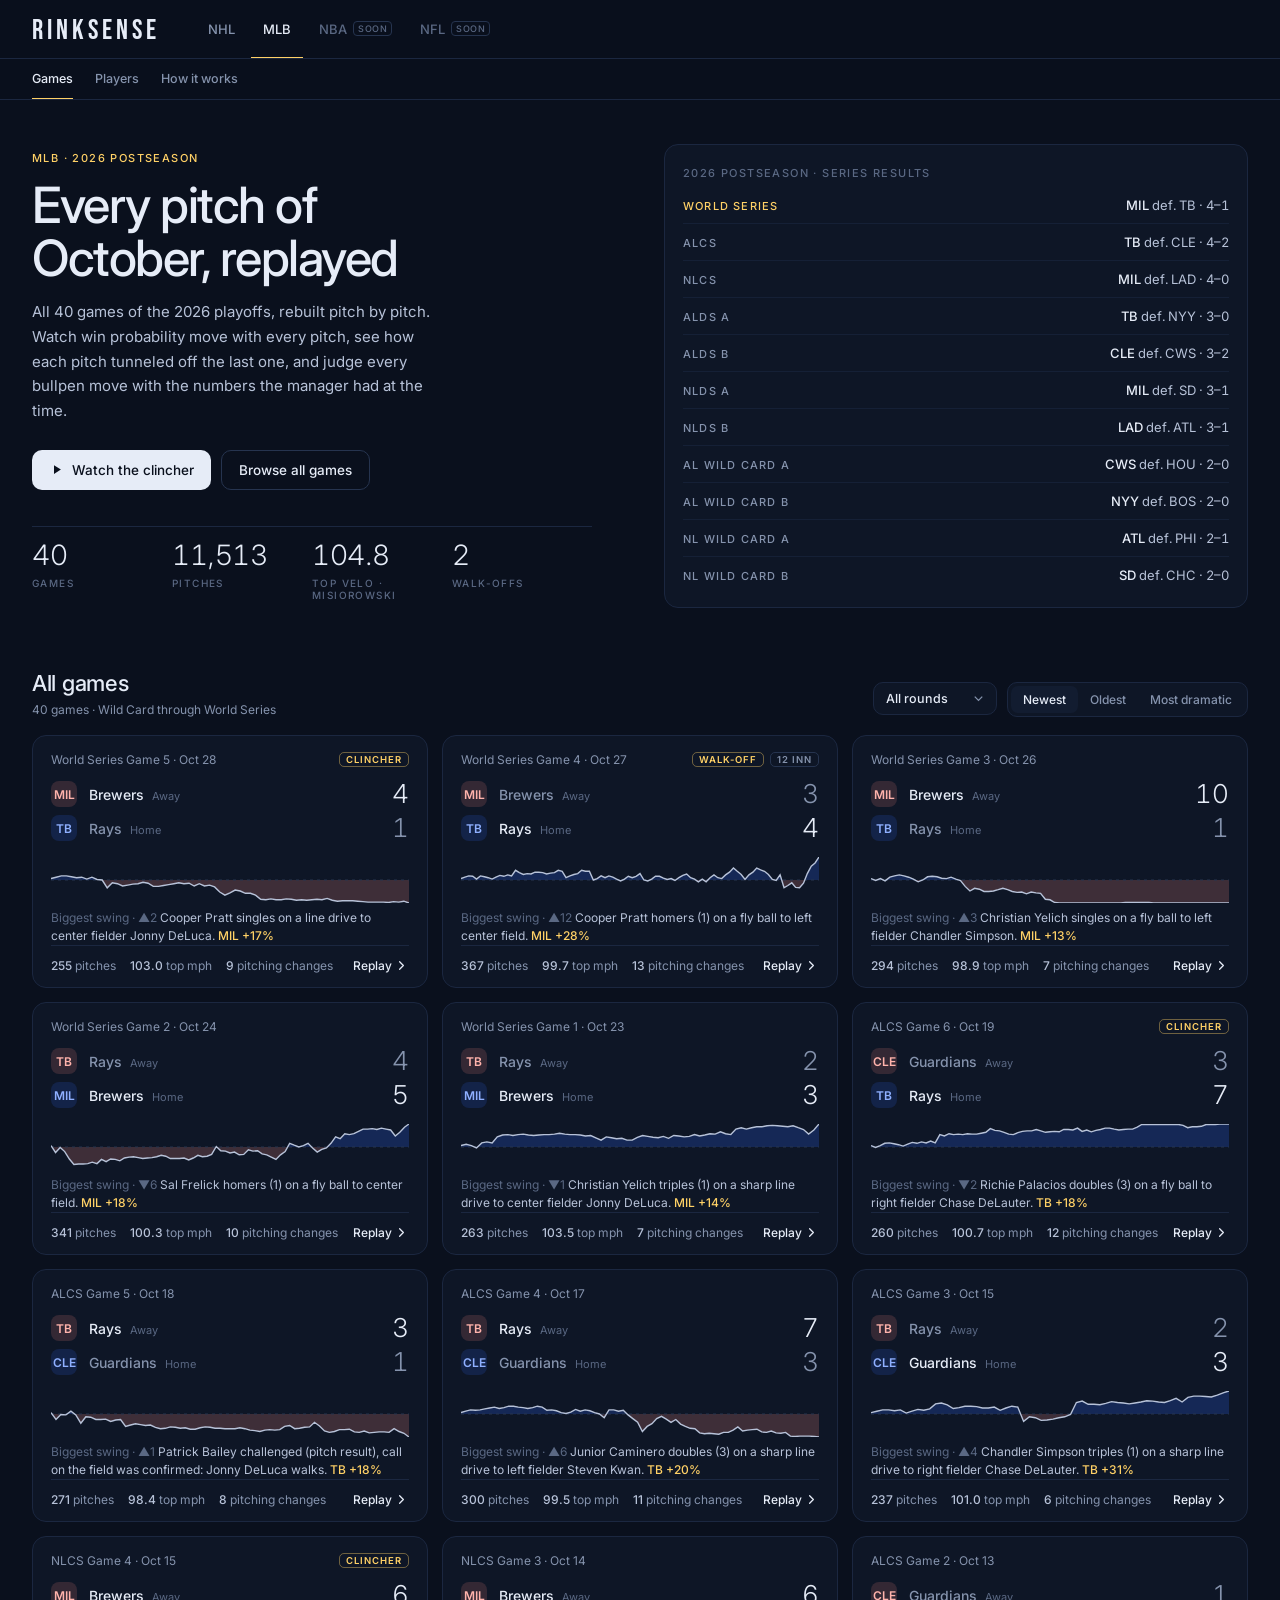
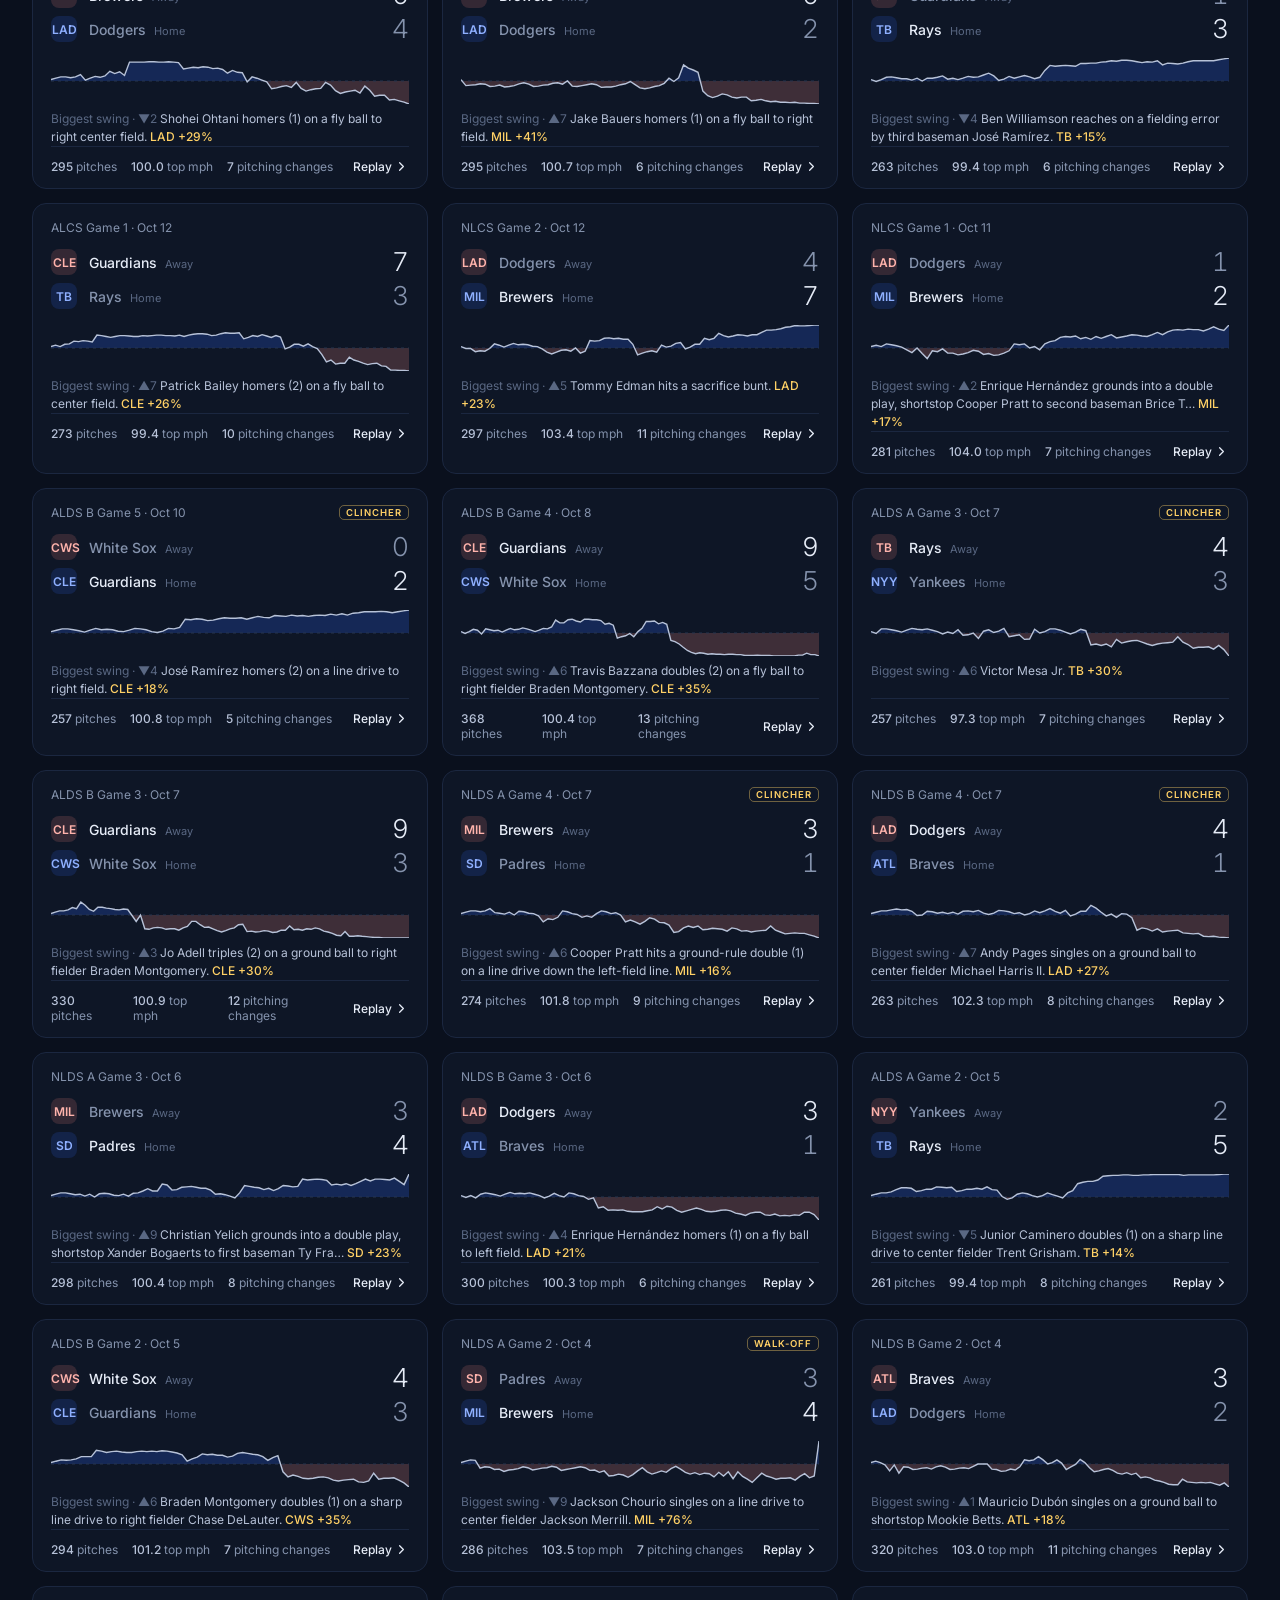
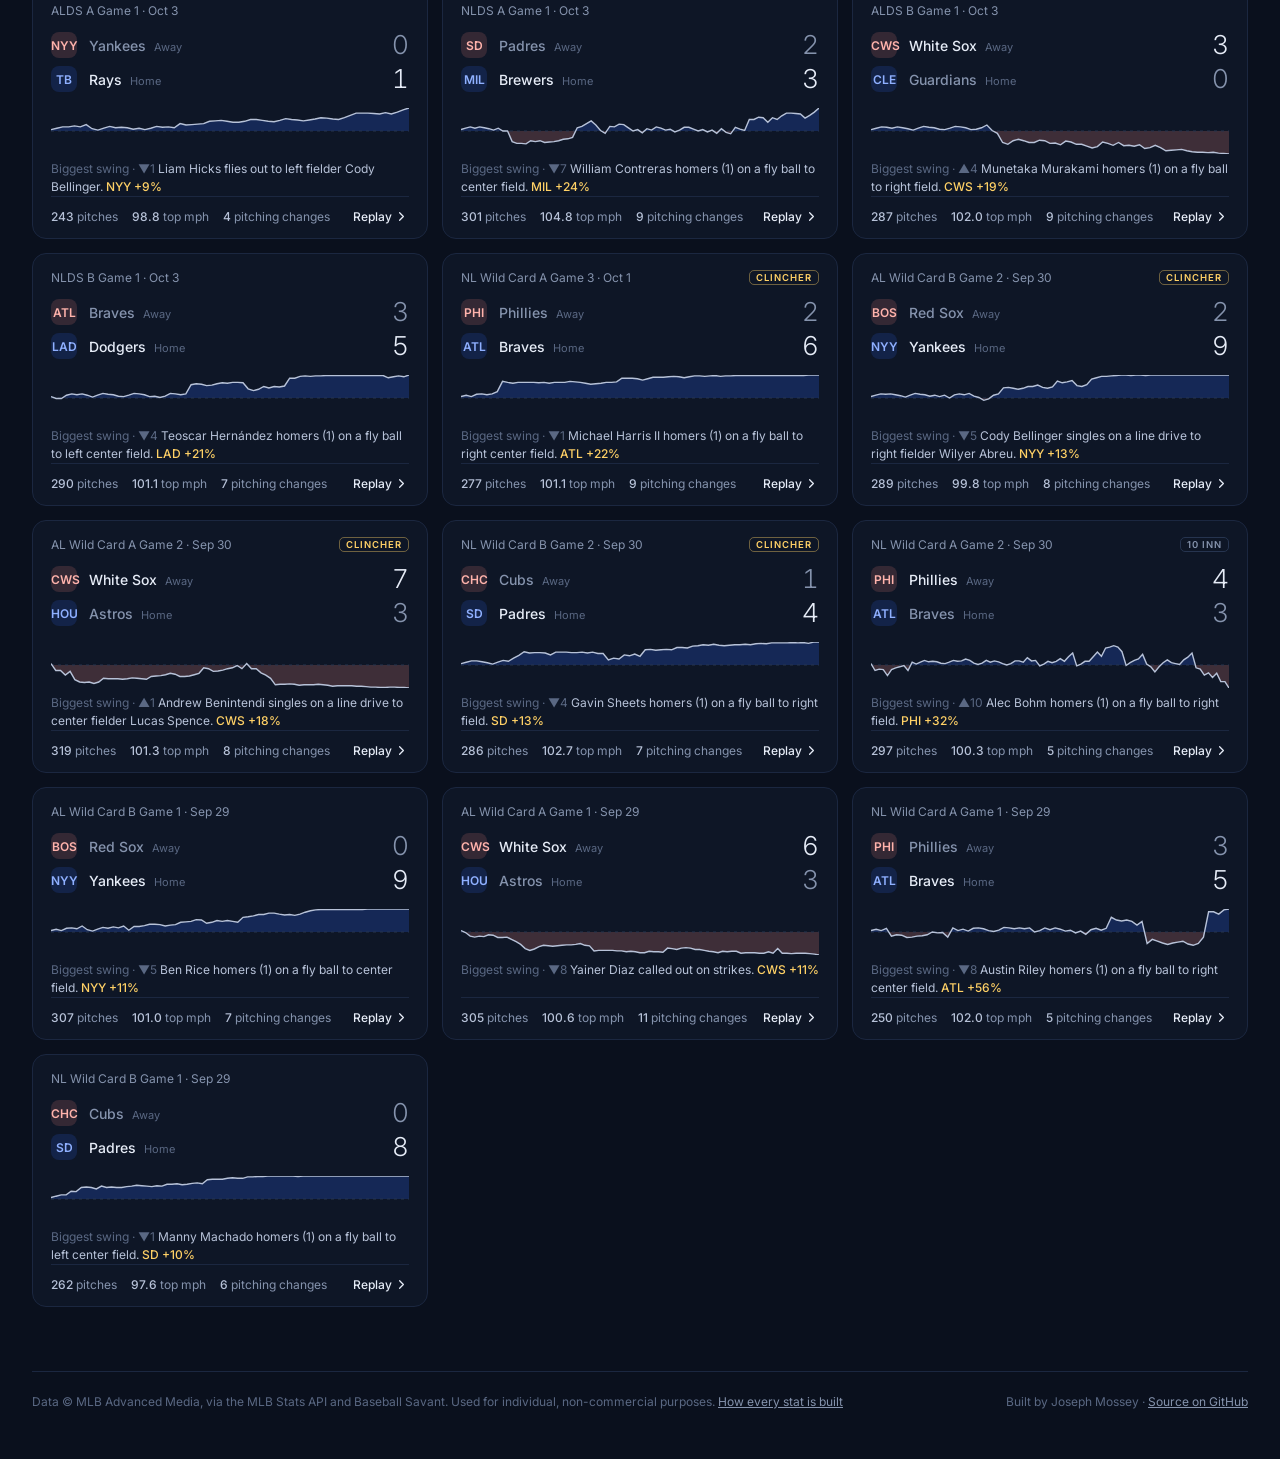
==== commit 04f5ed97: "Add MLB players list and player pages" ====
--- a/mlb/index.html
+++ b/mlb/index.html
@@ -22,7 +22,7 @@
       <span class="sport soon">NFL<em>Soon</em></span>
     </div>
   </div>
-  <div class="subnav" aria-label="MLB sections"><div class="subin"><a class="subtab on" href="index.html" aria-current="page">Games</a><a class="subtab" href="methods.html">How it works</a></div></div>
+  <div class="subnav" aria-label="MLB sections"><div class="subin"><a class="subtab on" href="index.html" aria-current="page">Games</a><a class="subtab" href="players.html">Players</a><a class="subtab" href="methods.html">How it works</a></div></div>
 </nav>
 
 <main class="wrap hub">
--- a/mlb/mlb.css
+++ b/mlb/mlb.css
@@ -165,3 +165,15 @@
 .gcard .gtop { gap: 8px; align-items: flex-start; }
 .gtag { white-space: nowrap; }
 @media (max-width: 700px) { .wpbox { margin: 0 10px; } .wpbox #wpSvg { width: 100%; margin: 0; } }
+
+/* ---------- MLB players ---------- */
+.gold { color: var(--gold); }
+.ptdot { display: inline-block; width: 8px; height: 8px; border-radius: 50%; margin-right: 7px; vertical-align: 0; }
+.pltable small.up { color: #7bd389; } .pltable small.down { color: var(--teamA); }
+.pdsection { font-size: 18px; font-weight: 500; letter-spacing: -.2px; margin: 34px 0 14px; color: var(--soft); }
+.pdetail .tplist li { grid-template-columns: 56px minmax(0, 1fr) auto; }
+.pdetail .tplist .tpi { line-height: 1.35; }
+.pdetail .gstats { width: auto; }
+.matchup a, #boxTable a { color: inherit; text-decoration: none; }
+.matchup a:hover b, #boxTable a:hover { color: var(--gold); }
+@media (max-width: 900px) { .pdgrid { grid-template-columns: minmax(0, 1fr); } }
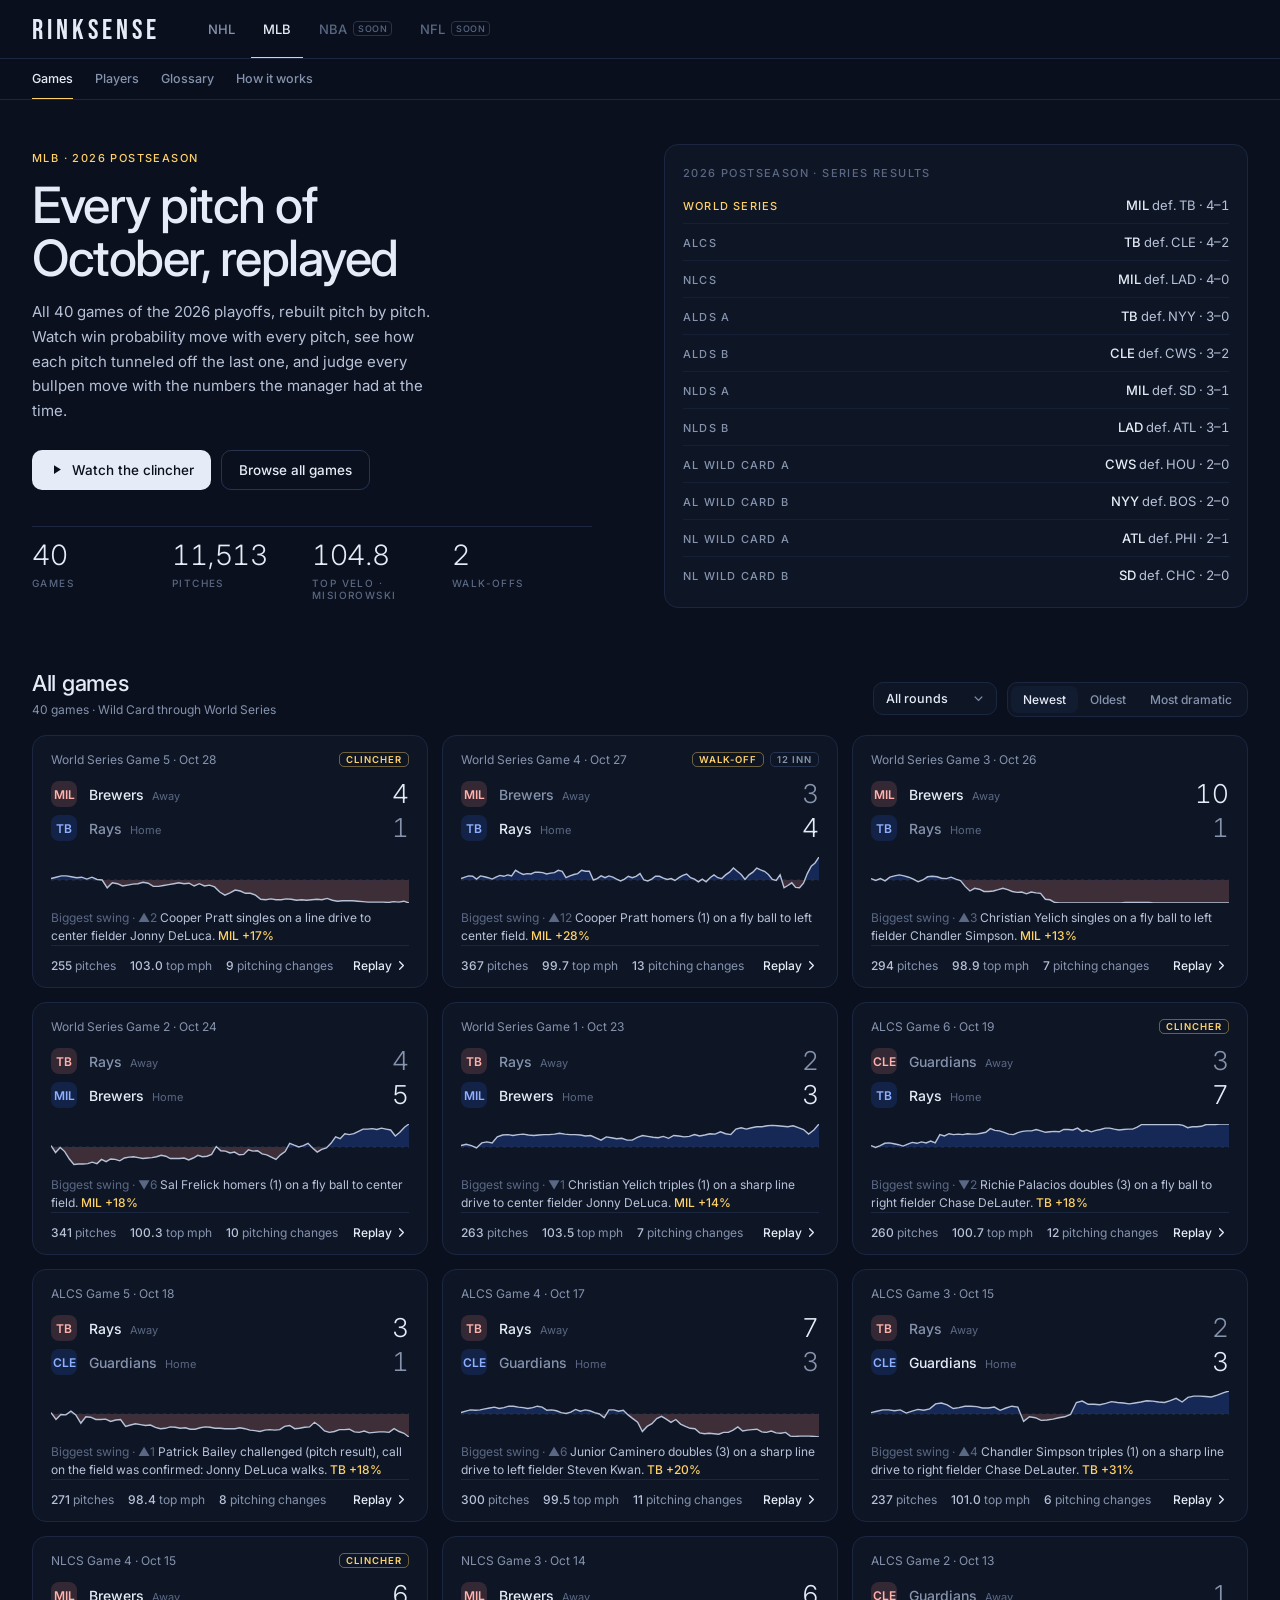
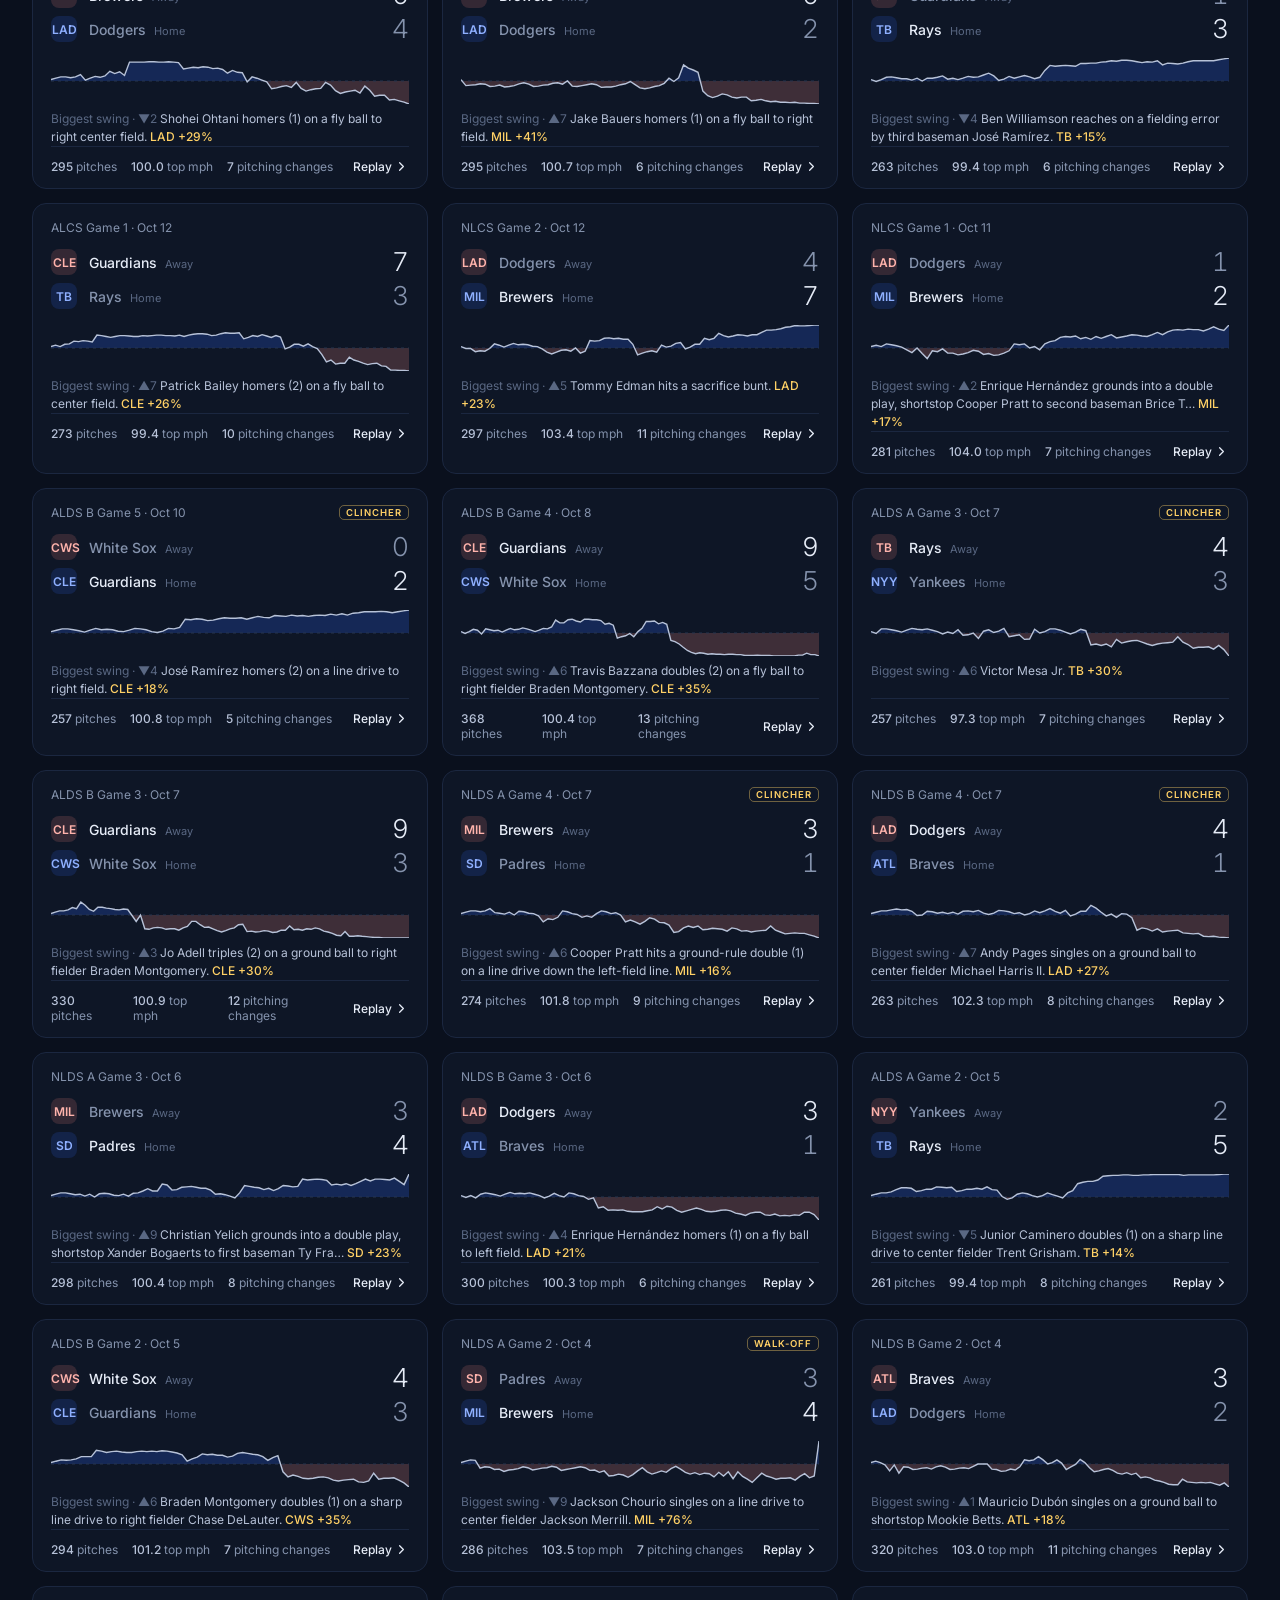
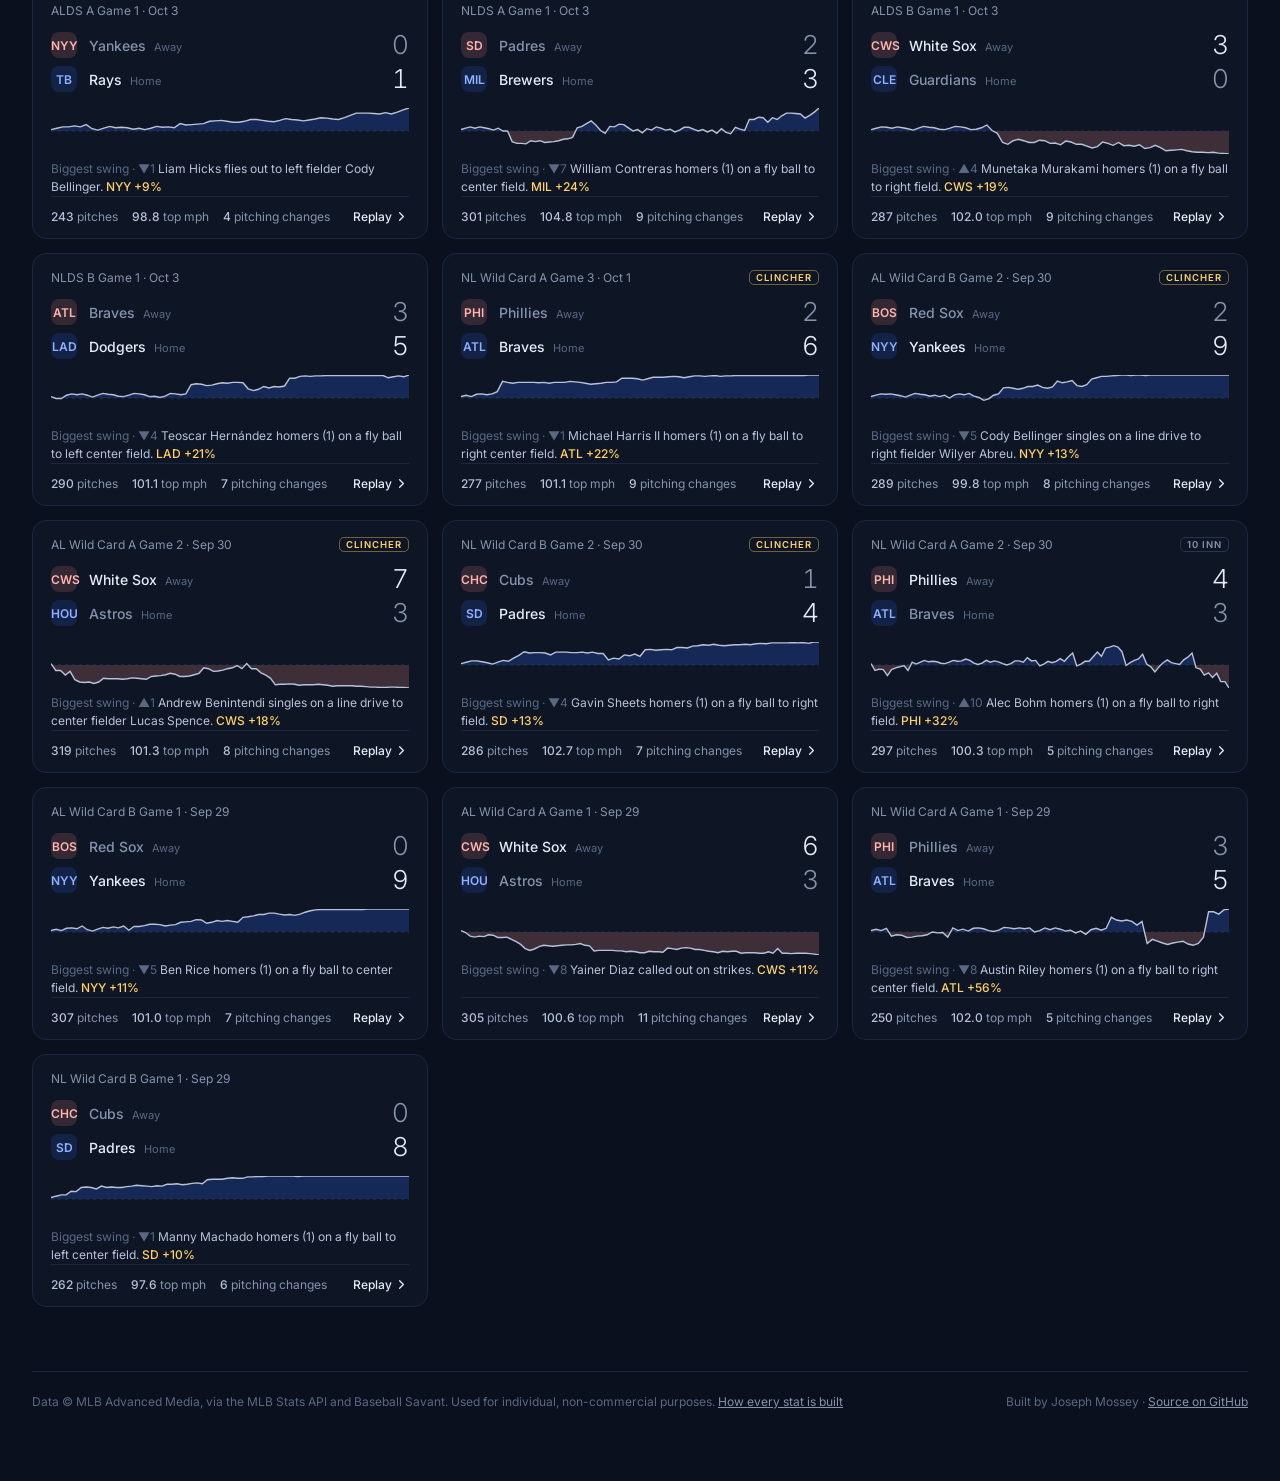
==== commit 543b2a5e: "Add MLB glossary page and stat tooltips" ====
--- a/mlb/index.html
+++ b/mlb/index.html
@@ -22,7 +22,7 @@
       <span class="sport soon">NFL<em>Soon</em></span>
     </div>
   </div>
-  <div class="subnav" aria-label="MLB sections"><div class="subin"><a class="subtab on" href="index.html" aria-current="page">Games</a><a class="subtab" href="players.html">Players</a><a class="subtab" href="methods.html">How it works</a></div></div>
+  <div class="subnav" aria-label="MLB sections"><div class="subin"><a class="subtab on" href="index.html" aria-current="page">Games</a><a class="subtab" href="players.html">Players</a><a class="subtab" href="glossary.html">Glossary</a><a class="subtab" href="methods.html">How it works</a></div></div>
 </nav>
 
 <main class="wrap hub">
@@ -78,5 +78,7 @@
 <script src="data/games.js"></script>
 <script src="common.js"></script>
 <script src="hub.js"></script>
+<script src="glossary-terms.js"></script>
+<script src="tips.js"></script>
 </body>
 </html>
--- a/mlb/mlb.css
+++ b/mlb/mlb.css
@@ -177,3 +177,57 @@
 .matchup a, #boxTable a { color: inherit; text-decoration: none; }
 .matchup a:hover b, #boxTable a:hover { color: var(--gold); }
 @media (max-width: 900px) { .pdgrid { grid-template-columns: minmax(0, 1fr); } }
+
+/* ---------- live field view + result pop-ups ---------- */
+.stagetoggle { width: max-content; margin: 0 auto 6px; }
+.stagetoggle button { padding: 4px 14px; }
+#fieldSvg { display: block; width: 100%; max-width: 360px; height: auto; aspect-ratio: 300 / 330; margin: 0 auto; }
+#fieldSvg text { font-family: Inter, sans-serif; font-weight: 500; paint-order: stroke; stroke: #0a101d; stroke-width: 2.2px; }
+.playpop { min-height: 104px; margin-top: 10px; padding: 9px 12px; border: 1px solid transparent; border-radius: 10px; opacity: 0; transform: translateY(6px); transition: opacity .2s, transform .2s, border-color .2s; }
+.playpop.show { opacity: 1; transform: none; border-color: rgba(255, 209, 102, .7); background: rgba(9, 14, 26, .6); }
+.pophead { display: flex; align-items: baseline; gap: 10px; flex-wrap: wrap; }
+.pophead .gword { font-size: 30px; }
+.pophead .gword.outw { color: var(--text); }
+.popsub { font-size: 12px; color: var(--soft); }
+.popkv { display: grid; grid-template-columns: repeat(4, minmax(0, 1fr)); gap: 6px 12px; margin-top: 6px; }
+.popkv span { display: block; font-size: 9.5px; font-weight: 500; letter-spacing: 1.1px; text-transform: uppercase; color: var(--dim); }
+.popkv b { font-size: 18px; font-weight: 300; font-variant-numeric: tabular-nums; }
+.popkv small { font-size: 10px; color: var(--dim); margin-left: 2px; }
+.popfoot { font-size: 11px; color: var(--muted); margin-top: 6px; line-height: 1.45; }
+.popfoot b { color: var(--gold); font-weight: 500; }
+.sdot { cursor: pointer; outline: none; }
+.sdot:hover .vis, .sdot:focus .vis { stroke: #ffd166; stroke-width: 2; }
+@media (max-width: 700px) { .popkv { grid-template-columns: repeat(2, minmax(0, 1fr)); } .pophead .gword { font-size: 24px; } }
+
+/* ---------- glossary + stat tooltips ---------- */
+.gltools { padding: 0 0 16px; }
+.glgrid { display: grid; grid-template-columns: repeat(auto-fill, minmax(360px, 1fr)); gap: 14px; }
+.glcard { padding: 18px 20px 16px; scroll-margin-top: 116px; display: flex; flex-direction: column; gap: 8px; transition: border-color .3s; }
+.glcard.hl { border-color: var(--gold); }
+.glhead { display: flex; justify-content: space-between; align-items: baseline; gap: 12px; }
+.glhead h2 { font-size: 17px; font-weight: 500; margin: 0; letter-spacing: -.2px; }
+.glshort { margin: 0; font-size: 14px; color: var(--text); line-height: 1.5; }
+.glplain { margin: 0; font-size: 13px; color: var(--soft); line-height: 1.6; }
+.glscale { margin-top: 4px; }
+.glbar { display: flex; gap: 2px; height: 6px; border-radius: 3px; overflow: hidden; }
+.glbar i { flex: 1; }
+.glbar .b0 { background: #ff8a80; } .glbar .b1 { background: #8593ad; } .glbar .b2 { background: #7bd389; } .glbar .b3 { background: var(--gold); }
+.gllabels { display: grid; grid-template-columns: repeat(4, minmax(0, 1fr)); gap: 4px; margin-top: 6px; }
+.gllabels span { font-size: 11px; color: var(--dim); line-height: 1.3; }
+.gllabels b { display: block; font-size: 14px; font-weight: 400; color: var(--text); font-variant-numeric: tabular-nums; }
+.glnote { font-size: 10.5px; color: var(--dim); margin-top: 4px; }
+.glex { display: flex; align-items: baseline; gap: 8px; font-size: 12.5px; color: var(--soft); text-decoration: none; border-top: 1px solid var(--line); padding-top: 9px; line-height: 1.45; }
+.glex span { flex: none; font-size: 10px; font-weight: 500; letter-spacing: 1.2px; text-transform: uppercase; color: var(--gold); }
+.glex i { margin-left: auto; font-style: normal; color: var(--dim); }
+.glex:hover { color: var(--text); } .glex:hover i { color: var(--gold); }
+.glmore { font-size: 12px; color: var(--muted); align-self: flex-start; }
+.glmore:hover { color: var(--gold); }
+@media (max-width: 600px) { .glgrid { grid-template-columns: minmax(0, 1fr); } .glcard { padding: 16px; } #glCat { flex-wrap: wrap; } }
+
+.tterm { text-decoration: underline dotted var(--dim); text-underline-offset: 3px; cursor: help; }
+.tterm:focus-visible { outline: 1px solid var(--gold); outline-offset: 2px; border-radius: 2px; }
+.rstip { position: absolute; z-index: 60; max-width: 280px; padding: 10px 12px; background: #121c30; border: 1px solid var(--line-2); border-radius: 9px; box-shadow: 0 8px 24px rgba(0, 0, 0, .45); font-size: 12.5px; line-height: 1.5; color: var(--soft); text-transform: none; letter-spacing: 0; opacity: 0; pointer-events: none; transition: opacity .15s; }
+.rstip.show { opacity: 1; pointer-events: auto; }
+.rstip b { display: block; color: var(--text); font-weight: 500; margin-bottom: 3px; }
+.rstip a { display: inline-block; margin-top: 6px; color: var(--gold); text-decoration: none; font-weight: 500; }
+.rstip a:hover { text-decoration: underline; }
